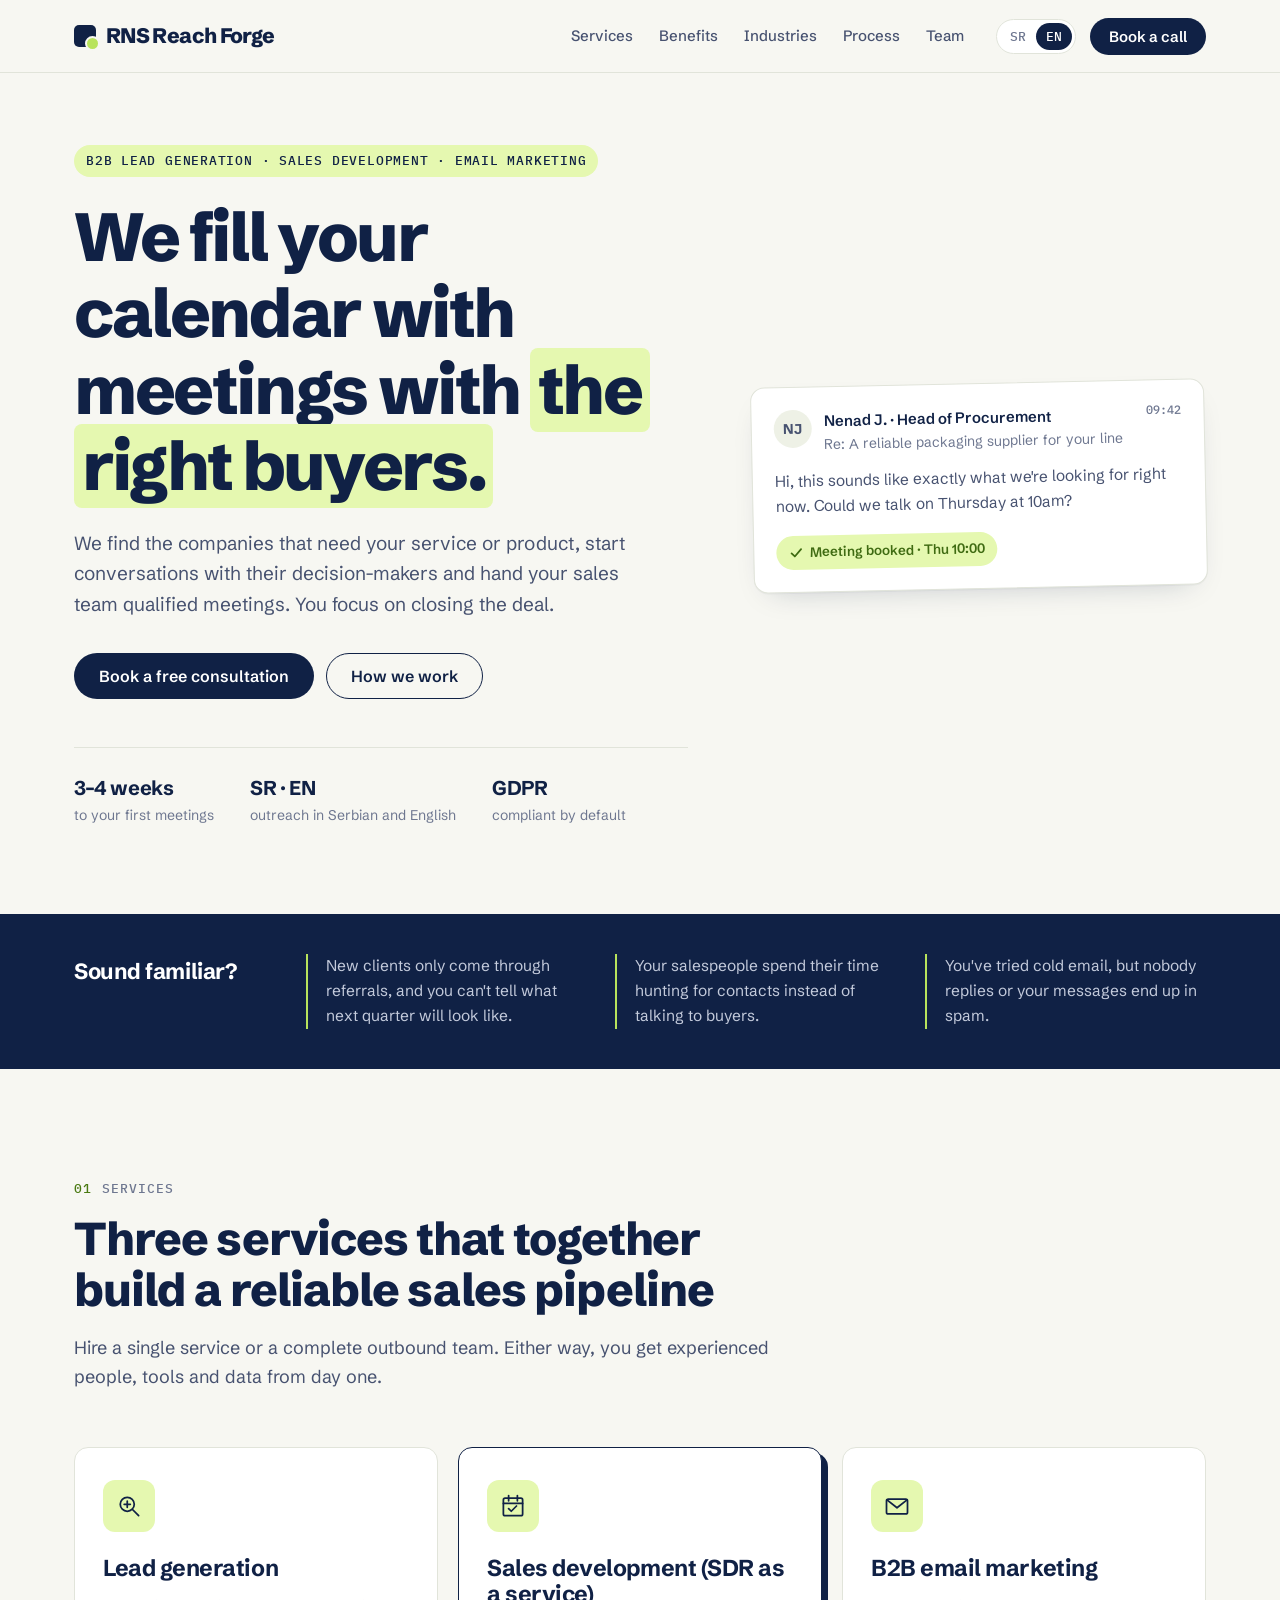
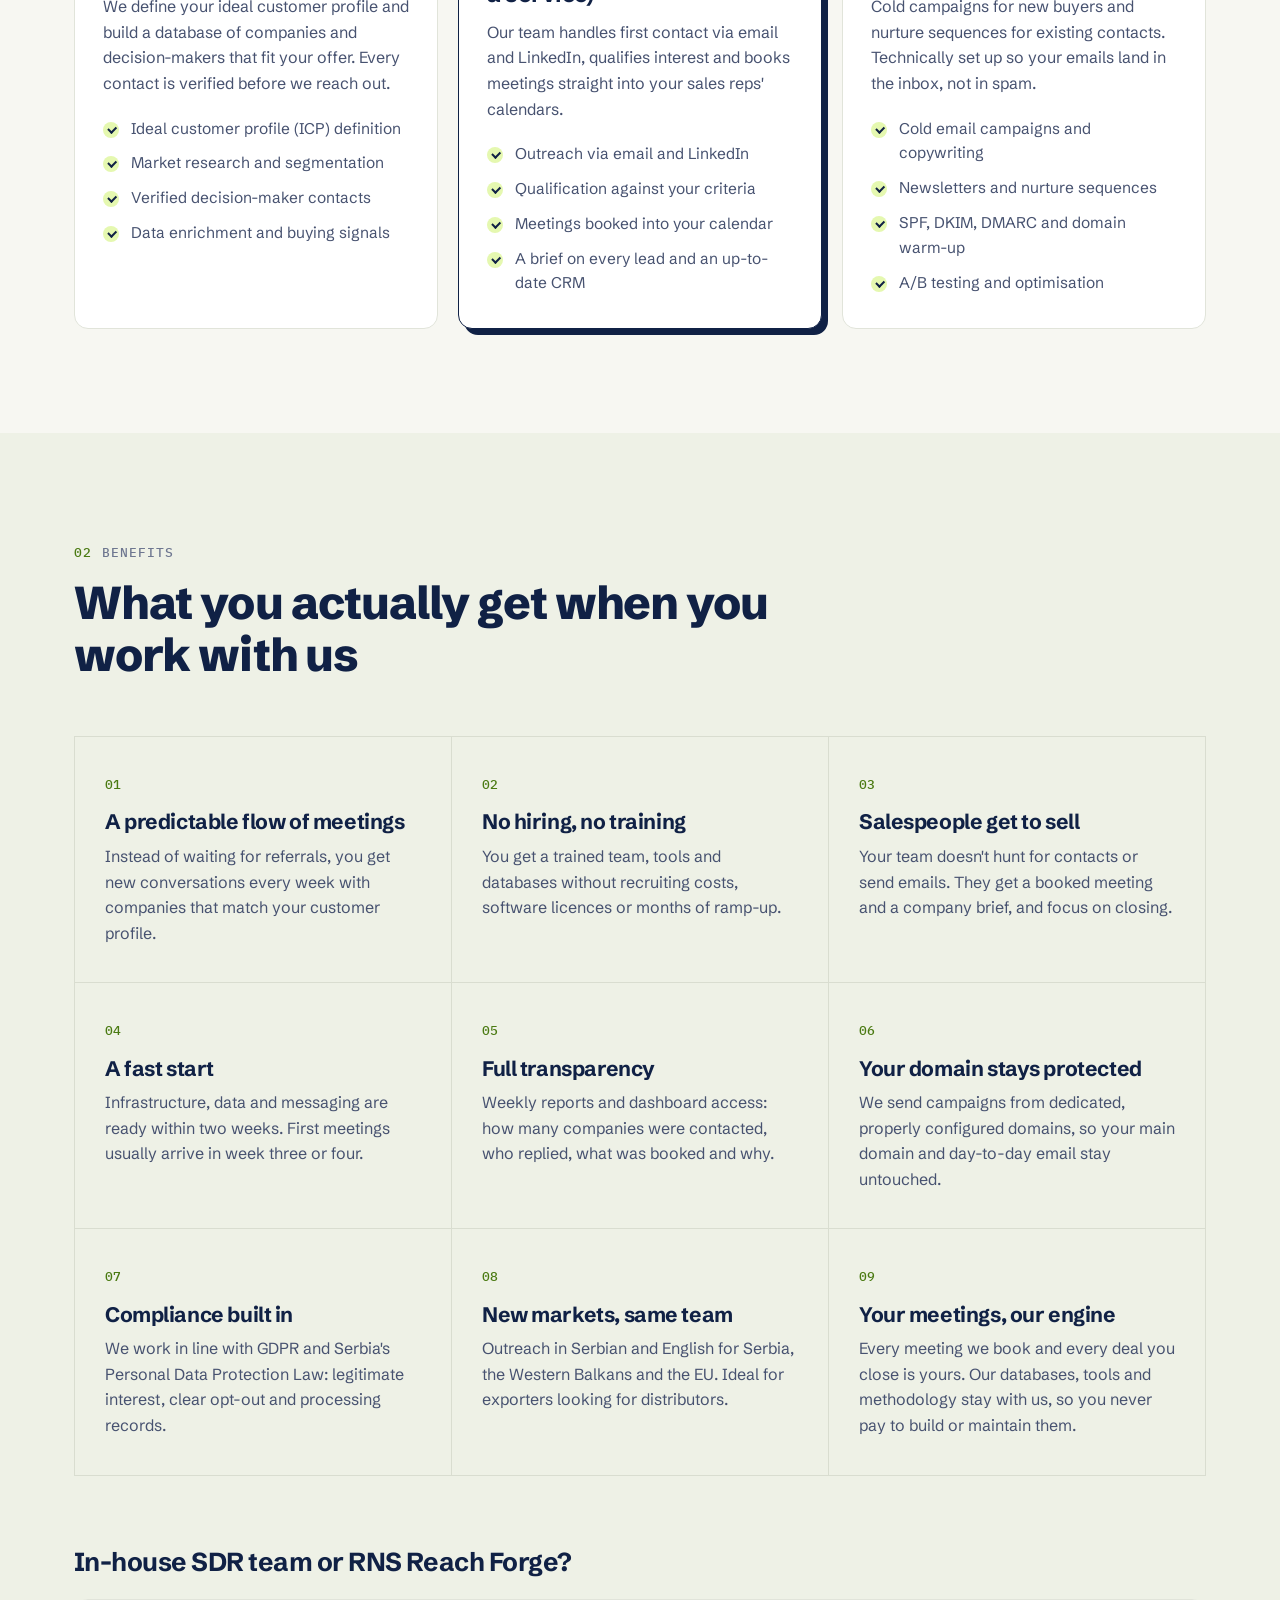
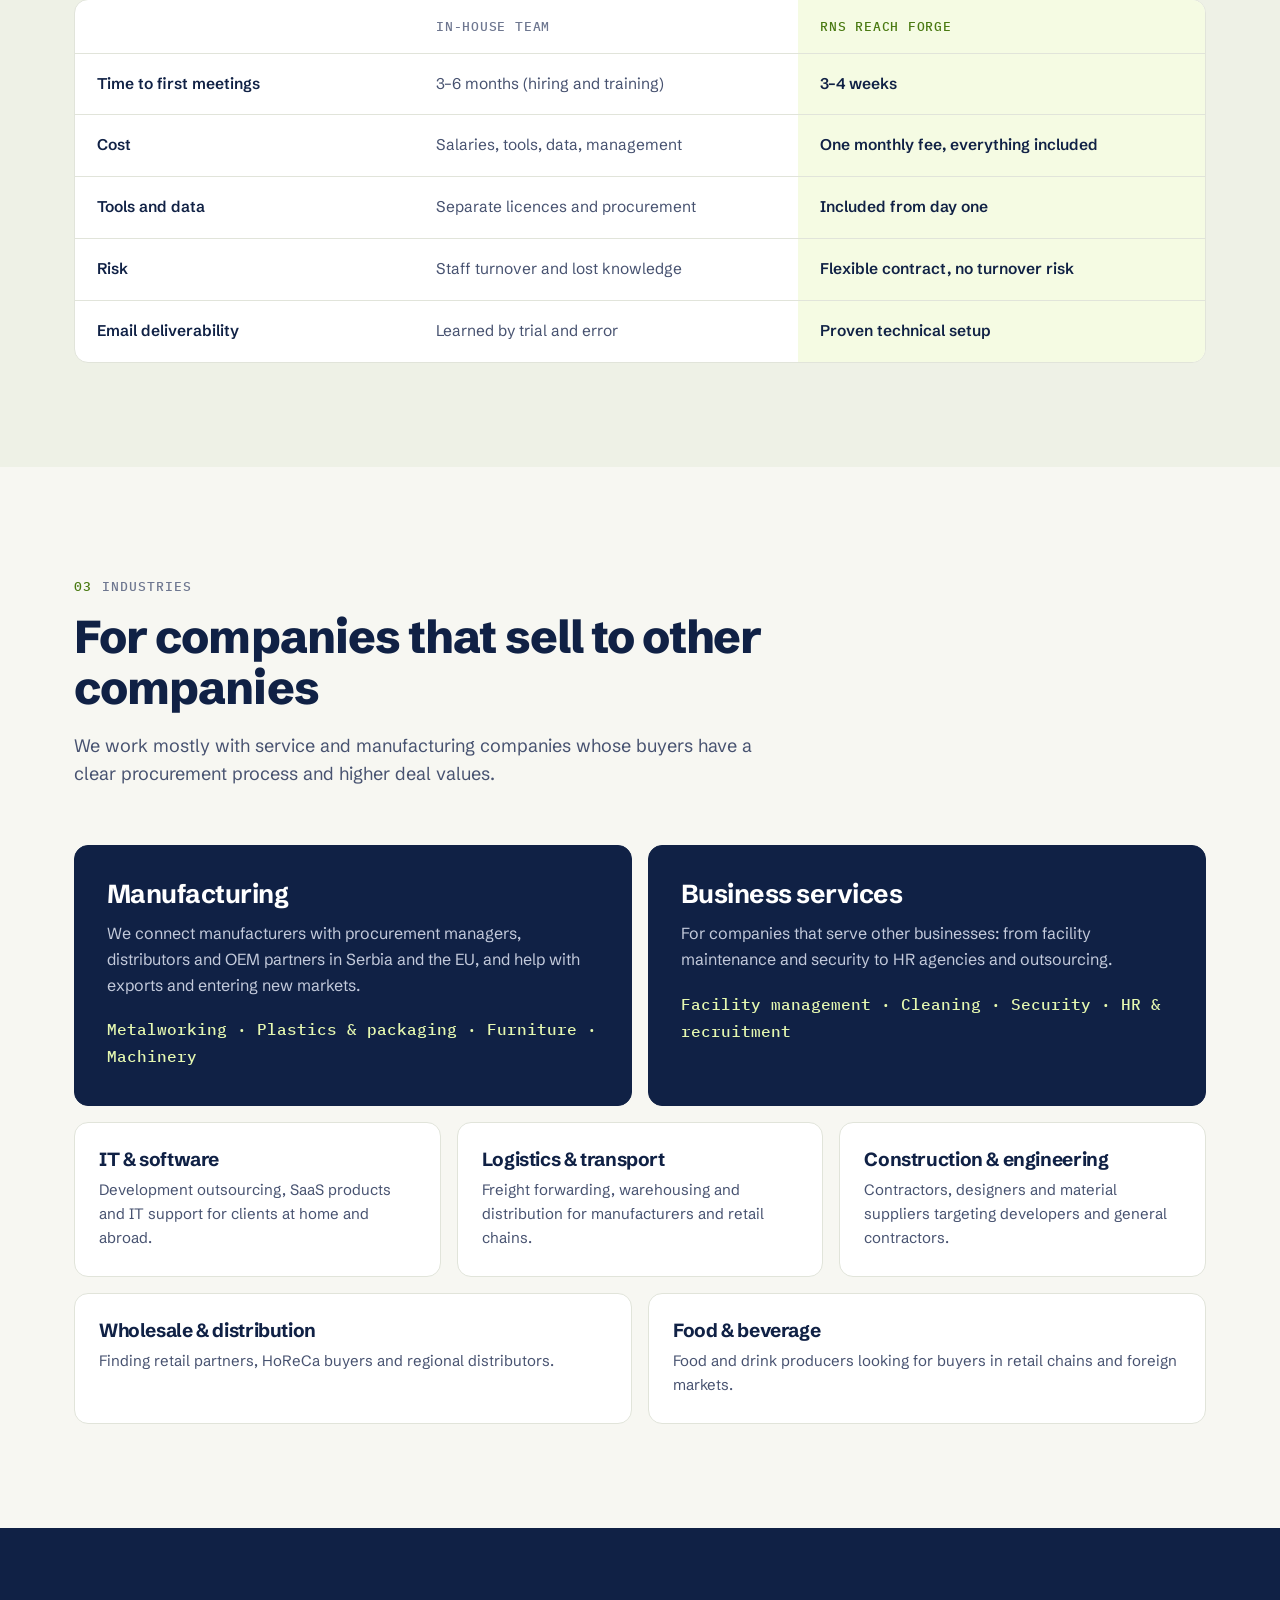
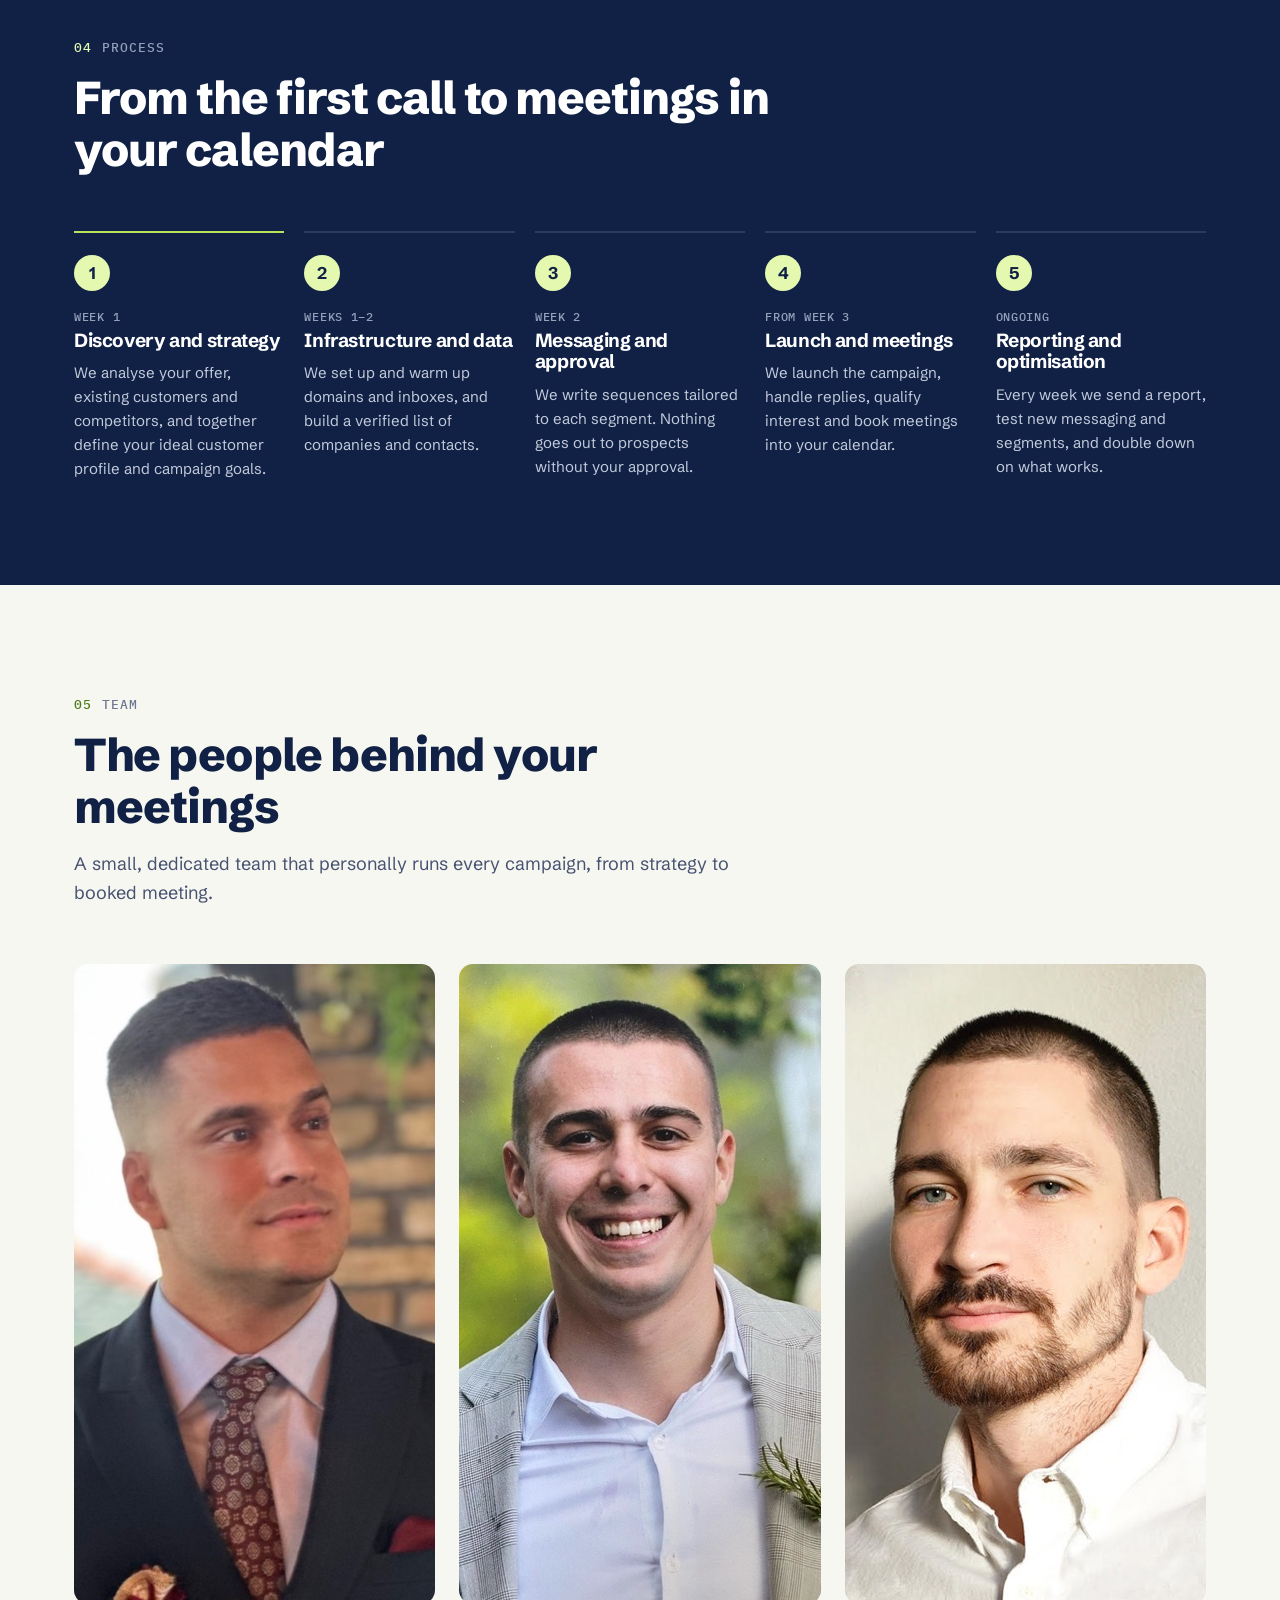
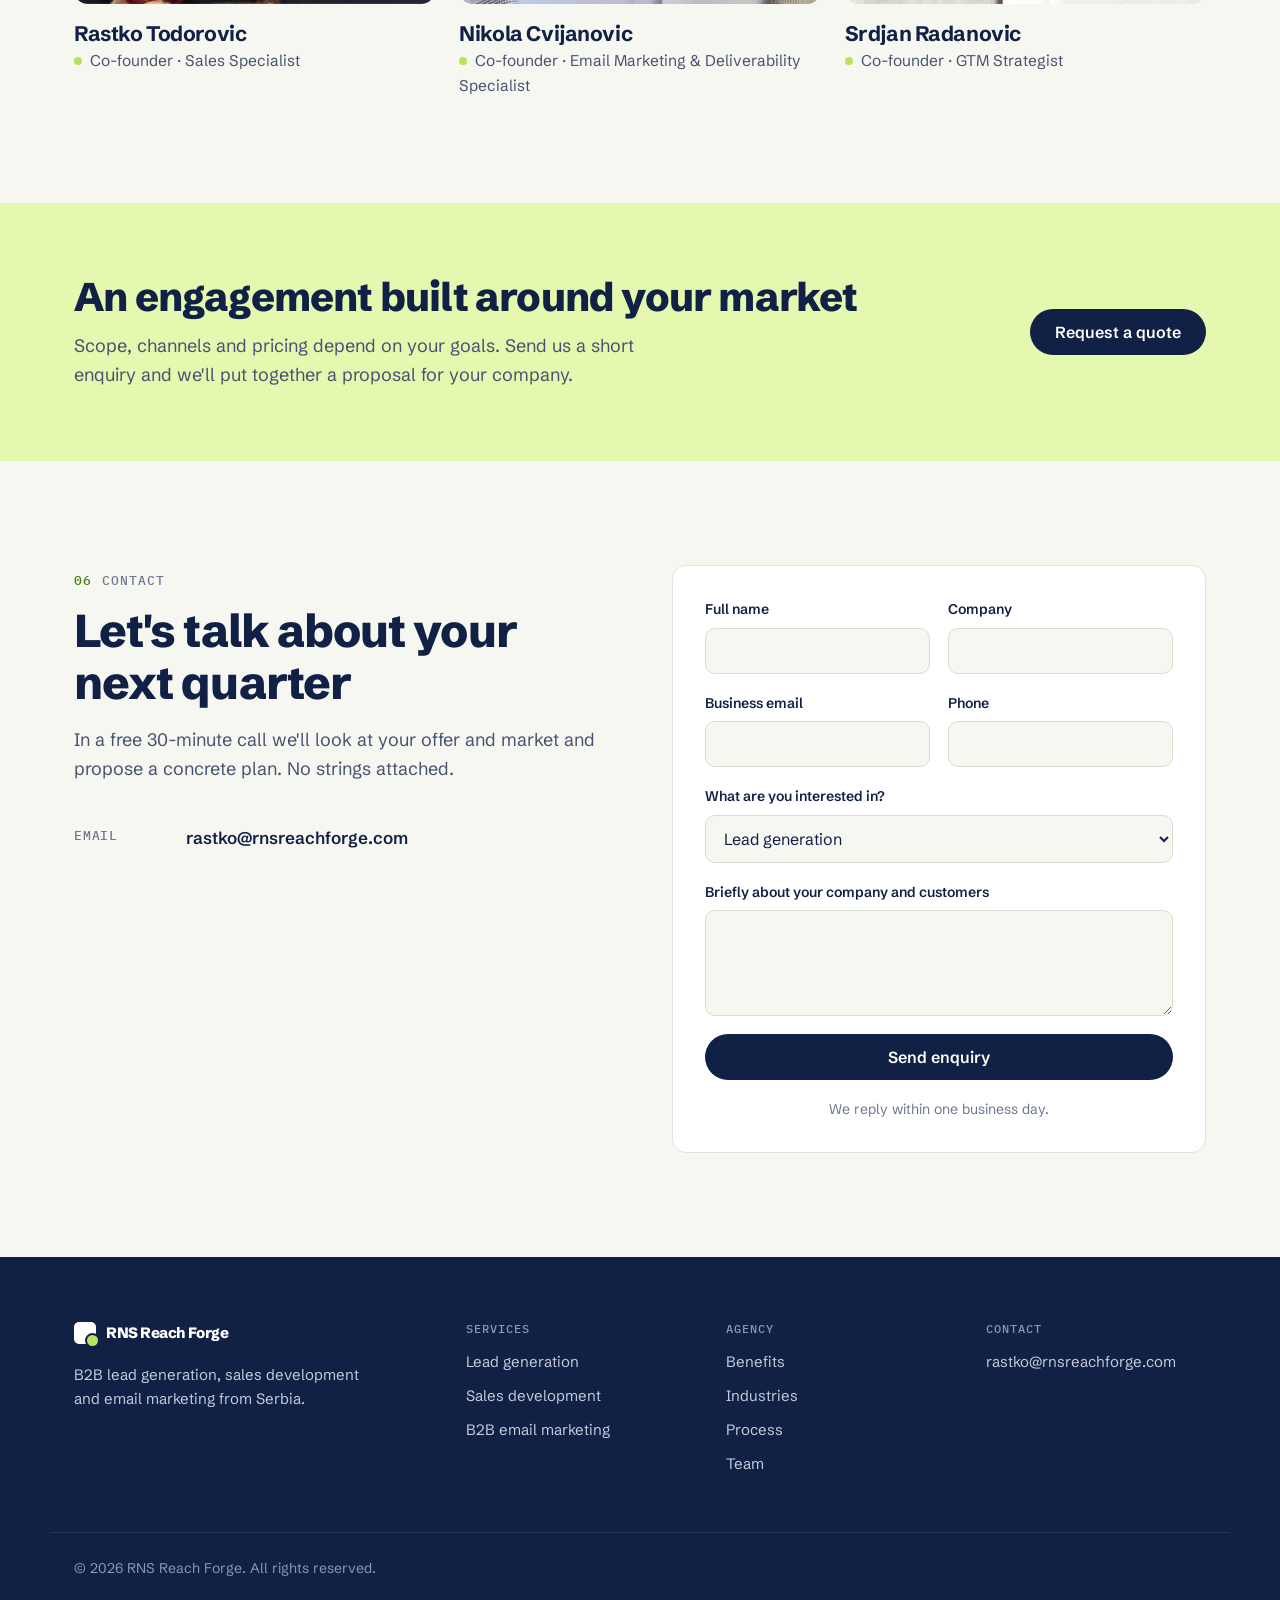
==== index.html @ c773ae9b "Relabel email field, make only email required" ====
<!doctype html>
<html lang="sr">
<head>
  <meta charset="utf-8">
  <meta name="viewport" content="width=device-width, initial-scale=1">
  <title>RNS Reach Forge — B2B generisanje leadova i email marketing</title>
  <meta name="description" content="RNS Reach Forge je B2B agencija za generisanje leadova, razvoj prodaje i email marketing. Zakazujemo kvalifikovane sastanke sa donosiocima odluka za uslužne i proizvodne firme.">
  <link rel="icon" href="favicon.svg" type="image/svg+xml">
  <link rel="preconnect" href="https://fonts.googleapis.com">
  <link rel="preconnect" href="https://fonts.gstatic.com" crossorigin>
  <link href="https://fonts.googleapis.com/css2?family=IBM+Plex+Mono:wght@500&family=Schibsted+Grotesk:wght@400;500;600;700;800&display=swap" rel="stylesheet">
  <link rel="stylesheet" href="styles.css">
</head>
<body>

<header class="site-header">
  <div class="wrap header-inner">
    <a href="#top" class="logo" aria-label="RNS Reach Forge">
      <span class="logo-mark" aria-hidden="true"></span>RNS Reach Forge
    </a>
    <nav class="nav" id="nav">
      <a href="#usluge" data-i18n="nav.services">Usluge</a>
      <a href="#prednosti" data-i18n="nav.benefits">Prednosti</a>
      <a href="#industrije" data-i18n="nav.industries">Industrije</a>
      <a href="#proces" data-i18n="nav.process">Proces</a>
      <a href="#tim" data-i18n="nav.team">Tim</a>
    </nav>
    <div class="header-actions">
      <div class="lang" role="group" aria-label="Jezik / Language">
        <button type="button" data-lang="sr" aria-pressed="true">SR</button>
        <button type="button" data-lang="en" aria-pressed="false">EN</button>
      </div>
      <a href="#kontakt" class="btn btn-primary btn-sm hide-sm" data-i18n="nav.cta">Zakažite razgovor</a>
      <button type="button" class="menu-toggle" aria-expanded="false" aria-controls="nav" aria-label="Meni">
        <span></span><span></span>
      </button>
    </div>
  </div>
</header>

<main id="top">

  <!-- HERO -->
  <section class="hero">
    <div class="wrap hero-grid">
      <div class="hero-copy">
        <p class="eyebrow" data-i18n="hero.eyebrow">B2B generisanje leadova · Razvoj prodaje · Email marketing</p>
        <h1 data-i18n-html="hero.title">Popunjavamo vaš kalendar sastancima sa <em>pravim kupcima.</em></h1>
        <p class="lead" data-i18n="hero.lead">Pronalazimo firme kojima je vaša usluga ili proizvod potreban, započinjemo razgovor sa donosiocima odluka i vašem prodajnom timu predajemo kvalifikovane sastanke. Vi se bavite zatvaranjem posla.</p>
        <div class="hero-ctas">
          <a href="#kontakt" class="btn btn-primary" data-i18n="hero.cta1">Zakažite besplatne konsultacije</a>
          <a href="#proces" class="btn btn-ghost" data-i18n="hero.cta2">Kako radimo</a>
        </div>
        <ul class="hero-facts">
          <li><strong data-i18n="hero.f1a">3–4 nedelje</strong><span data-i18n="hero.f1b">do prvih sastanaka</span></li>
          <li><strong data-i18n="hero.f2a">SR · EN</strong><span data-i18n="hero.f2b">outreach na srpskom i engleskom</span></li>
          <li><strong data-i18n="hero.f3a">GDPR</strong><span data-i18n="hero.f3b">i ZZPL usklađen rad</span></li>
        </ul>
      </div>

      <div class="hero-visual" aria-hidden="true">
        <div class="mail-card">
          <div class="mail-top">
            <span class="avatar">NJ</span>
            <div>
              <p class="mail-from" data-i18n="mock.from">Nenad J. · Direktor nabavke</p>
              <p class="mail-subj" data-i18n="mock.subj">Re: Pouzdan dobavljač ambalaže za vašu liniju</p>
            </div>
            <span class="mail-time">09:42</span>
          </div>
          <p class="mail-body" data-i18n="mock.body">Zdravo, zvuči kao nešto što trenutno tražimo. Možemo li da se čujemo u četvrtak u 10h?</p>
          <div class="mail-tag">
            <svg viewBox="0 0 20 20" width="16" height="16"><path d="M4 10.5l4 4 8-9" fill="none" stroke="currentColor" stroke-width="2.2" stroke-linecap="round" stroke-linejoin="round"/></svg>
            <span data-i18n="mock.tag">Sastanak zakazan · čet 10:00</span>
          </div>
        </div>      </div>
    </div>
  </section>

  <!-- PROBLEM STRIP -->
  <section class="strip">
    <div class="wrap strip-grid">
      <p class="strip-lead" data-i18n="strip.lead">Zvuči poznato?</p>
      <ul class="strip-list">
        <li data-i18n="strip.p1">Novi klijenti dolaze samo preko preporuka i ne znate šta će biti sledećeg kvartala.</li>
        <li data-i18n="strip.p2">Prodavci troše vreme na traženje kontakata umesto na razgovore i ponude.</li>
        <li data-i18n="strip.p3">Probali ste hladne mejlove, ali odgovora nema ili završavaju u spamu.</li>
      </ul>
    </div>
  </section>

  <!-- SERVICES -->
  <section class="section" id="usluge">
    <div class="wrap">
      <div class="section-head">
        <p class="label"><span>01</span> <span data-i18n="services.label">Usluge</span></p>
        <h2 data-i18n="services.title">Tri usluge koje zajedno grade stabilan prodajni pipeline</h2>
        <p class="section-sub" data-i18n="services.sub">Možete angažovati jednu uslugu ili kompletan outbound tim. U oba slučaja dobijate iskusne ljude, alate i podatke od prvog dana.</p>
      </div>

      <div class="services">
        <article class="service">
          <div class="service-icon">
            <svg viewBox="0 0 32 32"><circle cx="14" cy="14" r="8"/><path d="M20 20l7 7"/><path d="M10.5 14h7M14 10.5v7"/></svg>
          </div>
          <h3 data-i18n="s1.title">Generisanje leadova</h3>
          <p data-i18n="s1.text">Definišemo vaš idealni profil kupca i gradimo bazu firmi i donosilaca odluka koji odgovaraju vašoj ponudi. Svaki kontakt je proveren pre slanja.</p>
          <ul class="checks">
            <li data-i18n="s1.l1">Definisanje idealnog profila kupca (ICP)</li>
            <li data-i18n="s1.l2">Istraživanje tržišta i segmentacija</li>
            <li data-i18n="s1.l3">Verifikovani kontakti donosilaca odluka</li>
            <li data-i18n="s1.l4">Obogaćivanje podataka i signali kupovine</li>
          </ul>
        </article>

        <article class="service featured">
          <div class="service-icon">
            <svg viewBox="0 0 32 32"><rect x="5" y="7" width="22" height="20" rx="2"/><path d="M5 13h22M11 4v6M21 4v6"/><path d="M11 19l3 3 6-6"/></svg>
          </div>
          <h3 data-i18n="s2.title">Razvoj prodaje (SDR kao usluga)</h3>
          <p data-i18n="s2.text">Naš tim vodi prvi kontakt putem emaila i LinkedIna, kvalifikuje interes i zakazuje sastanke direktno u kalendar vaših prodavaca.</p>
          <ul class="checks">
            <li data-i18n="s2.l1">Outreach putem emaila i LinkedIna</li>
            <li data-i18n="s2.l2">Kvalifikacija po vašim kriterijumima</li>
            <li data-i18n="s2.l3">Zakazivanje sastanaka u vaš kalendar</li>
            <li data-i18n="s2.l4">Brif o svakom leadu i ažuriran CRM</li>
          </ul>
        </article>

        <article class="service">
          <div class="service-icon">
            <svg viewBox="0 0 32 32"><rect x="4" y="8" width="24" height="17" rx="2"/><path d="M4.5 9l11.5 9 11.5-9"/></svg>
          </div>
          <h3 data-i18n="s3.title">B2B email marketing</h3>
          <p data-i18n="s3.text">Hladne kampanje za nove kupce i nurture sekvence za postojeće kontakte. Tehnički podešeno da mejlovi stignu u inbox, a ne u spam.</p>
          <ul class="checks">
            <li data-i18n="s3.l1">Cold email kampanje i copywriting</li>
            <li data-i18n="s3.l2">Newsletter i nurture sekvence</li>
            <li data-i18n="s3.l3">SPF, DKIM, DMARC i zagrevanje domena</li>
            <li data-i18n="s3.l4">A/B testiranje i optimizacija</li>
          </ul>
        </article>
      </div>
    </div>
  </section>

  <!-- BENEFITS -->
  <section class="section tint" id="prednosti">
    <div class="wrap">
      <div class="section-head">
        <p class="label"><span>02</span> <span data-i18n="benefits.label">Prednosti</span></p>
        <h2 data-i18n="benefits.title">Šta konkretno dobijate kada radite sa nama</h2>
      </div>

      <div class="benefits">
        <div class="benefit">
          <span class="num">01</span>
          <h3 data-i18n="b1.t">Predvidiv priliv sastanaka</h3>
          <p data-i18n="b1.p">Umesto da čekate preporuke, svake nedelje dobijate nove razgovore sa firmama koje odgovaraju vašem profilu kupca.</p>
        </div>
        <div class="benefit">
          <span class="num">02</span>
          <h3 data-i18n="b2.t">Bez zapošljavanja i obuke</h3>
          <p data-i18n="b2.p">Dobijate obučen tim, alate i baze podataka bez troškova zapošljavanja, licenci i meseci uhodavanja.</p>
        </div>
        <div class="benefit">
          <span class="num">03</span>
          <h3 data-i18n="b3.t">Prodavci se bave prodajom</h3>
          <p data-i18n="b3.p">Vaš tim ne traži kontakte i ne šalje mejlove. Dobija zakazan sastanak i brif o firmi, i fokusira se na zatvaranje posla.</p>
        </div>
        <div class="benefit">
          <span class="num">04</span>
          <h3 data-i18n="b4.t">Brz početak</h3>
          <p data-i18n="b4.p">Infrastruktura, baza i poruke su spremni za dve nedelje. Prvi sastanci obično stižu u trećoj ili četvrtoj nedelji.</p>
        </div>
        <div class="benefit">
          <span class="num">05</span>
          <h3 data-i18n="b5.t">Potpuna transparentnost</h3>
          <p data-i18n="b5.p">Nedeljni izveštaji i pristup dashboardu: koliko je firmi kontaktirano, ko je odgovorio, šta je zakazano i zašto.</p>
        </div>
        <div class="benefit">
          <span class="num">06</span>
          <h3 data-i18n="b6.t">Zaštićena reputacija domena</h3>
          <p data-i18n="b6.p">Kampanje šaljemo sa posebno podešenih domena, tako da vaš glavni domen i poslovna komunikacija ostaju netaknuti.</p>
        </div>
        <div class="benefit">
          <span class="num">07</span>
          <h3 data-i18n="b7.t">Usklađenost sa propisima</h3>
          <p data-i18n="b7.p">Radimo u skladu sa GDPR-om i Zakonom o zaštiti podataka o ličnosti: legitimni interes, jasna odjava i evidencija obrade.</p>
        </div>
        <div class="benefit">
          <span class="num">08</span>
          <h3 data-i18n="b8.t">Novo tržište, isti tim</h3>
          <p data-i18n="b8.p">Outreach na srpskom i engleskom za Srbiju, region i EU. Idealno za izvoz i traženje distributera.</p>
        </div>
        <div class="benefit">
          <span class="num">09</span>
          <h3 data-i18n="b9.t">Vaši sastanci, naša metodologija</h3>
          <p data-i18n="b9.p">Svaki zakazan sastanak i dogovoren posao pripadaju vama. Baze, alati i metodologija ostaju naši, pa ne plaćate njihovu izgradnju i održavanje.</p>
        </div>
      </div>

      <div class="compare">
        <h3 class="compare-title" data-i18n="cmp.title">Interni SDR tim ili RNS Reach Forge?</h3>
        <div class="table-scroll">
          <table>
            <thead>
              <tr>
                <th></th>
                <th data-i18n="cmp.h1">Interni tim</th>
                <th class="us" data-i18n="cmp.h2">RNS Reach Forge</th>
              </tr>
            </thead>
            <tbody>
              <tr>
                <th data-i18n="cmp.r1">Vreme do prvih sastanaka</th>
                <td data-i18n="cmp.r1a">3–6 meseci (zapošljavanje i obuka)</td>
                <td class="us" data-i18n="cmp.r1b">3–4 nedelje</td>
              </tr>
              <tr>
                <th data-i18n="cmp.r2">Troškovi</th>
                <td data-i18n="cmp.r2a">Plate, alati, baze, menadžment</td>
                <td class="us" data-i18n="cmp.r2b">Jedna mesečna naknada, sve uključeno</td>
              </tr>
              <tr>
                <th data-i18n="cmp.r3">Alati i podaci</th>
                <td data-i18n="cmp.r3a">Posebne licence i nabavka</td>
                <td class="us" data-i18n="cmp.r3b">Uključeni od prvog dana</td>
              </tr>
              <tr>
                <th data-i18n="cmp.r4">Rizik</th>
                <td data-i18n="cmp.r4a">Fluktuacija i odlazak znanja</td>
                <td class="us" data-i18n="cmp.r4b">Fleksibilan ugovor, bez rizika fluktuacije</td>
              </tr>
              <tr>
                <th data-i18n="cmp.r5">Isporučivost mejlova</th>
                <td data-i18n="cmp.r5a">Uči se na greškama</td>
                <td class="us" data-i18n="cmp.r5b">Proverena tehnička postavka</td>
              </tr>
            </tbody>
          </table>
        </div>
      </div>
    </div>
  </section>

  <!-- INDUSTRIES -->
  <section class="section" id="industrije">
    <div class="wrap">
      <div class="section-head">
        <p class="label"><span>03</span> <span data-i18n="ind.label">Industrije</span></p>
        <h2 data-i18n="ind.title">Za firme koje prodaju drugim firmama</h2>
        <p class="section-sub" data-i18n="ind.sub">Najviše radimo sa uslužnim i proizvodnim kompanijama čiji kupci imaju jasan proces nabavke i veću vrednost posla.</p>
      </div>

      <div class="industries">
        <div class="industry big">
          <h3 data-i18n="i1.t">Proizvodnja</h3>
          <p data-i18n="i1.p">Povezujemo proizvođače sa menadžerima nabavke, distributerima i OEM partnerima u Srbiji i EU. Pomažemo u izvozu i otvaranju novih tržišta.</p>
          <p class="tags" data-i18n="i1.tags">Metalska industrija · Plastika i ambalaža · Nameštaj · Mašinogradnja</p>
        </div>
        <div class="industry big">
          <h3 data-i18n="i2.t">Uslužne delatnosti</h3>
          <p data-i18n="i2.p">Za firme koje nude usluge drugim firmama: od održavanja objekata i obezbeđenja do HR agencija i outsourcinga.</p>
          <p class="tags" data-i18n="i2.tags">Facility management · Čišćenje · Obezbeđenje · HR i zapošljavanje</p>
        </div>
        <div class="industry">
          <h3 data-i18n="i3.t">IT i softver</h3>
          <p data-i18n="i3.p">Outsourcing razvoja, SaaS proizvodi i IT podrška za klijente u zemlji i inostranstvu.</p>
        </div>
        <div class="industry">
          <h3 data-i18n="i4.t">Logistika i transport</h3>
          <p data-i18n="i4.p">Špedicija, skladištenje i distribucija za proizvođače i trgovinske lance.</p>
        </div>
        <div class="industry">
          <h3 data-i18n="i6.t">Građevina i inženjering</h3>
          <p data-i18n="i6.p">Izvođači, projektanti i dobavljači materijala za investitore i generalne izvođače.</p>
        </div>
        <div class="industry">
          <h3 data-i18n="i7.t">Veleprodaja i distribucija</h3>
          <p data-i18n="i7.p">Pronalaženje maloprodajnih partnera, HoReCa kupaca i regionalnih distributera.</p>
        </div>
        <div class="industry">
          <h3 data-i18n="i8.t">Prehrambena industrija</h3>
          <p data-i18n="i8.p">Proizvođači hrane i pića koji traže kupce u trgovinskim lancima i na stranim tržištima.</p>
        </div>
      </div>
    </div>
  </section>

  <!-- PROCESS -->
  <section class="section dark" id="proces">
    <div class="wrap">
      <div class="section-head">
        <p class="label"><span>04</span> <span data-i18n="proc.label">Proces</span></p>
        <h2 data-i18n="proc.title">Od prvog razgovora do sastanaka u kalendaru</h2>
      </div>

      <ol class="steps">
        <li>
          <span class="step-n">1</span>
          <p class="step-time" data-i18n="p1.w">Nedelja 1</p>
          <h3 data-i18n="p1.t">Upoznavanje i strategija</h3>
          <p data-i18n="p1.p">Analiziramo vašu ponudu, postojeće kupce i konkurenciju. Zajedno definišemo idealni profil kupca i ciljeve kampanje.</p>
        </li>
        <li>
          <span class="step-n">2</span>
          <p class="step-time" data-i18n="p2.w">Nedelje 1–2</p>
          <h3 data-i18n="p2.t">Infrastruktura i baza</h3>
          <p data-i18n="p2.p">Podešavamo domene i inboxe, zagrevamo ih i gradimo verifikovanu listu firmi i kontakata.</p>
        </li>
        <li>
          <span class="step-n">3</span>
          <p class="step-time" data-i18n="p3.w">Nedelja 2</p>
          <h3 data-i18n="p3.t">Poruke i odobrenje</h3>
          <p data-i18n="p3.p">Pišemo sekvence prilagođene svakom segmentu. Ništa ne ide ka kupcima bez vašeg odobrenja.</p>
        </li>
        <li>
          <span class="step-n">4</span>
          <p class="step-time" data-i18n="p4.w">Od nedelje 3</p>
          <h3 data-i18n="p4.t">Lansiranje i sastanci</h3>
          <p data-i18n="p4.p">Pokrećemo kampanju, odgovaramo na upite, kvalifikujemo interes i zakazujemo sastanke u vaš kalendar.</p>
        </li>
        <li>
          <span class="step-n">5</span>
          <p class="step-time" data-i18n="p5.w">Kontinuirano</p>
          <h3 data-i18n="p5.t">Izveštaji i optimizacija</h3>
          <p data-i18n="p5.p">Svake nedelje šaljemo izveštaj, testiramo nove poruke i segmente i pojačavamo ono što donosi rezultate.</p>
        </li>
      </ol>
    </div>
  </section>

  <!-- TEAM -->
  <section class="section" id="tim">
    <div class="wrap">
      <div class="section-head">
        <p class="label"><span>05</span> <span data-i18n="team.label">Tim</span></p>
        <h2 data-i18n="team.title">Ljudi iza vaših sastanaka</h2>
        <p class="section-sub" data-i18n="team.sub">Mali, posvećen tim koji lično vodi svaku kampanju, od strategije do zakazanog sastanka.</p>
      </div>

      <div class="team">
        <figure class="member">
          <img src="img/rastko-todorovic.jpg" alt="Rastko Todorovic" width="640" height="640" loading="lazy">
          <figcaption>
            <h3>Rastko Todorovic</h3>
            <p data-i18n="team.r1">Suosnivač · Specijalista za prodaju</p>
          </figcaption>
        </figure>
        <figure class="member">
          <img src="img/nikola-cvijanovic.jpg" alt="Nikola Cvijanovic" width="640" height="640" loading="lazy">
          <figcaption>
            <h3>Nikola Cvijanovic</h3>
            <p data-i18n="team.r2">Suosnivač · Specijalista za email marketing i isporučivost</p>
          </figcaption>
        </figure>
        <figure class="member">
          <img src="img/srdjan-radanovic.jpg" alt="Srdjan Radanovic" width="640" height="640" loading="lazy">
          <figcaption>
            <h3>Srdjan Radanovic</h3>
            <p data-i18n="team.r3">Suosnivač · GTM strateg</p>
          </figcaption>
        </figure>
      </div>
    </div>
  </section>

  <!-- QUOTE CTA -->
  <section class="quote" id="ponuda">
    <div class="wrap quote-inner">
      <div>
        <h2 data-i18n="q.title">Saradnja po meri vašeg tržišta</h2>
        <p data-i18n="q.text">Obim, kanali i cena zavise od vaših ciljeva. Pošaljite kratak upit i dobićete ponudu prilagođenu vašoj firmi.</p>
      </div>
      <a href="#kontakt" class="btn btn-light" data-i18n="q.cta">Zatražite ponudu</a>
    </div>
  </section>

  <!-- CTA + CONTACT -->
  <section class="section" id="kontakt">
    <div class="wrap contact-grid">
      <div class="contact-copy">
        <p class="label"><span>06</span> <span data-i18n="ct.label">Kontakt</span></p>
        <h2 data-i18n="ct.title">Razgovarajmo o vašem sledećem kvartalu</h2>
        <p class="section-sub" data-i18n="ct.sub">U besplatnom razgovoru od 30 minuta analiziramo vašu ponudu i tržište i predlažemo konkretan plan. Bez obaveze.</p>
        <ul class="contact-info">
          <li><span data-i18n="ct.email">Email</span><a href="mailto:rastko@rnsreachforge.com">rastko@rnsreachforge.com</a></li>
        </ul>
      </div>

      <form class="contact-form" id="contact-form" novalidate>
        <input type="text" name="_honey" class="hp" tabindex="-1" autocomplete="off" aria-hidden="true">
        <div class="field-row">
          <label><span data-i18n="f.name">Ime i prezime</span><input name="name" autocomplete="name"></label>
          <label><span data-i18n="f.company">Firma</span><input name="company" autocomplete="organization"></label>
        </div>
        <div class="field-row">
          <label><span data-i18n="f.email">Email adresa</span><input type="email" name="email" required autocomplete="email"></label>
          <label><span data-i18n="f.phone">Telefon</span><input type="tel" name="phone" autocomplete="tel"></label>
        </div>
        <label><span data-i18n="f.service">Šta vas zanima?</span>
          <select name="service">
            <option data-i18n="f.o1">Generisanje leadova</option>
            <option data-i18n="f.o2">Razvoj prodaje (SDR)</option>
          </select>
        </label>
        <label><span data-i18n="f.msg">Ukratko o vašoj firmi i kupcima</span><textarea name="message" rows="4"></textarea></label>
        <button type="submit" class="btn btn-primary btn-block" data-i18n="f.submit">Pošaljite upit</button>
        <p class="form-note" id="form-note" data-i18n="f.note">Odgovaramo u roku od jednog radnog dana.</p>
      </form>
    </div>
  </section>

</main>

<footer class="site-footer">
  <div class="wrap footer-grid">
    <div>
      <a href="#top" class="logo"><span class="logo-mark" aria-hidden="true"></span>RNS Reach Forge</a>
      <p class="footer-tag" data-i18n="ft.tag">B2B generisanje leadova, razvoj prodaje i email marketing iz Srbije.</p>
    </div>
    <div>
      <p class="footer-h" data-i18n="ft.services">Usluge</p>
      <a href="#usluge" data-i18n="s1.title">Generisanje leadova</a>
      <a href="#usluge" data-i18n="ft.sdr">Razvoj prodaje</a>
      <a href="#usluge" data-i18n="s3.title">B2B email marketing</a>
    </div>
    <div>
      <p class="footer-h" data-i18n="ft.company">Agencija</p>
      <a href="#prednosti" data-i18n="nav.benefits">Prednosti</a>
      <a href="#industrije" data-i18n="nav.industries">Industrije</a>
      <a href="#proces" data-i18n="nav.process">Proces</a>
      <a href="#tim" data-i18n="nav.team">Tim</a>
    </div>
    <div>
      <p class="footer-h" data-i18n="ct.label">Kontakt</p>
      <a href="mailto:rastko@rnsreachforge.com">rastko@rnsreachforge.com</a>
    </div>
  </div>
  <div class="wrap footer-bottom">
    <p>© <span id="year">2026</span> RNS Reach Forge. <span data-i18n="ft.rights">Sva prava zadržana.</span></p>
  </div>
</footer>

<script src="script.js"></script>
</body>
</html>
---- styles.css ----
:root {
  --paper: #F7F7F2;
  --white: #FFFFFF;
  --tint: #EEF1E6;
  --ink: #102145;
  --ink-2: #475270;
  --muted: #6E7790;
  --line: #E1E4DA;
  --accent: #4A7A12;
  --navy-dark: #0A1631;
  --accent-soft: #E5F8B0;
  --lime: #E5F8B0;
  --lime-strong: #B8E35C;
  --green: #3F6B12;
  --radius: 14px;
  --font: "Schibsted Grotesk", "Helvetica Neue", Arial, sans-serif;
  --mono: "IBM Plex Mono", ui-monospace, Menlo, monospace;
}

* { box-sizing: border-box; }
html { scroll-behavior: smooth; scroll-padding-top: 84px; }
body {
  margin: 0;
  background: var(--paper);
  color: var(--ink);
  font-family: var(--font);
  font-size: 17px;
  line-height: 1.6;
  -webkit-font-smoothing: antialiased;
}
img { max-width: 100%; }
a { color: inherit; }
h1, h2, h3 { margin: 0; line-height: 1.12; letter-spacing: -0.02em; }
p { margin: 0; }

.wrap { width: 100%; max-width: 1180px; margin: 0 auto; padding-inline: 24px; }

/* Buttons */
.btn {
  display: inline-flex; align-items: center; justify-content: center;
  gap: 8px; padding: 14px 24px; border-radius: 999px;
  font: 600 16px/1 var(--font); text-decoration: none;
  border: 1.5px solid transparent; cursor: pointer;
  transition: background .15s, color .15s, border-color .15s, transform .15s;
}
.btn:active { transform: translateY(1px); }
.btn-primary { background: var(--ink); color: #fff; }
.btn-primary:hover { background: var(--navy-dark); }
.btn-ghost { border-color: var(--ink); color: var(--ink); background: transparent; }
.btn-ghost:hover { background: var(--ink); color: #fff; }
.btn-sm { padding: 10px 18px; font-size: 15px; }
.btn-block { width: 100%; }

/* Header */
.site-header {
  position: sticky; top: 0; z-index: 50;
  background: rgba(247, 247, 242, .92);
  backdrop-filter: saturate(1.4) blur(10px);
  -webkit-backdrop-filter: saturate(1.4) blur(10px);
  border-bottom: 1px solid var(--line);
}
.header-inner { display: flex; align-items: center; gap: 32px; height: 72px; }
.logo {
  display: inline-flex; align-items: center; gap: 10px;
  font-weight: 800; font-size: 21px; letter-spacing: -0.03em; text-decoration: none;
  white-space: nowrap;
}
.logo-mark {
  width: 22px; height: 22px; border-radius: 5px; background: var(--ink); position: relative; flex: none;
}
.logo-mark::after {
  content: ""; position: absolute; right: -4px; bottom: -4px;
  width: 11px; height: 11px; border-radius: 50%; background: var(--lime-strong);
  border: 2.5px solid var(--paper);
}
.nav { display: flex; gap: 26px; margin-left: auto; }
.nav a { text-decoration: none; font-weight: 500; font-size: 15px; color: var(--ink-2); }
.nav a:hover { color: var(--accent); }
.header-actions { display: flex; align-items: center; gap: 14px; }
.lang { display: flex; border: 1px solid var(--line); border-radius: 999px; padding: 3px; background: var(--white); }
.lang button {
  border: 0; background: transparent; font: 500 13px/1 var(--mono);
  padding: 7px 10px; border-radius: 999px; cursor: pointer; color: var(--muted);
}
.lang button[aria-pressed="true"] { background: var(--ink); color: #fff; }
.menu-toggle { display: none; }

/* Hero */
.hero { padding: 72px 0 88px; }
.hero-grid { display: grid; grid-template-columns: 1.15fr .85fr; gap: 64px; align-items: center; }
.eyebrow {
  font: 500 13px/1.4 var(--mono); text-transform: uppercase; letter-spacing: .06em;
  color: var(--ink); background: var(--lime); display: inline-block;
  padding: 7px 12px; border-radius: 999px; margin-bottom: 22px; font-weight: 500;
}
.hero h1 { font-size: clamp(40px, 5.6vw, 68px); font-weight: 800; letter-spacing: -0.035em; }
.hero h1 em {
  font-style: normal; background: var(--lime); padding: 0 .12em; border-radius: 8px;
  -webkit-box-decoration-break: clone; box-decoration-break: clone;
}
.lead { font-size: 19px; color: var(--ink-2); margin-top: 24px; max-width: 560px; }
.hero-ctas { display: flex; flex-wrap: wrap; gap: 12px; margin-top: 34px; }
.hero-facts {
  list-style: none; padding: 0; margin: 48px 0 0;
  display: flex; flex-wrap: wrap; gap: 14px 36px;
  border-top: 1px solid var(--line); padding-top: 24px;
}
.hero-facts li { display: flex; flex-direction: column; }
.hero-facts strong { font-size: 20px; letter-spacing: -0.02em; }
.hero-facts span { font-size: 14px; color: var(--muted); }

.hero-visual { position: relative; display: grid; gap: 18px; }
.mail-card {
  background: var(--white); border: 1px solid var(--line); border-radius: var(--radius);
  padding: 22px; box-shadow: 0 1px 0 rgba(16,33,69,.04), 0 12px 32px -18px rgba(16,33,69,.28);
}
.mail-card { transform: rotate(-1.2deg); }
.mail-top { display: flex; gap: 12px; align-items: flex-start; }
.avatar {
  flex: none; width: 38px; height: 38px; border-radius: 50%;
  background: var(--tint); display: grid; place-items: center;
  font-weight: 700; font-size: 14px; color: var(--ink-2);
}
.mail-from { font-weight: 600; font-size: 15px; }
.mail-subj { font-size: 14px; color: var(--muted); }
.mail-time { margin-left: auto; font: 500 12px var(--mono); color: var(--muted); }
.mail-body { margin-top: 14px; font-size: 15.5px; color: var(--ink-2); }
.mail-tag {
  display: inline-flex; align-items: center; gap: 6px; margin-top: 16px;
  background: var(--lime); color: var(--green); font-weight: 600; font-size: 13.5px;
  padding: 6px 12px; border-radius: 999px;
}

/* Strip */
.strip { background: var(--ink); color: #fff; padding: 40px 0; }
.strip-grid { display: grid; grid-template-columns: 200px 1fr; gap: 32px; align-items: start; }
.strip-lead { font-weight: 700; font-size: 22px; letter-spacing: -0.02em; }
.strip-list { list-style: none; margin: 0; padding: 0; display: grid; grid-template-columns: repeat(3, 1fr); gap: 28px; }
.strip-list li { color: #C3CADB; font-size: 15.5px; padding-left: 18px; border-left: 2px solid var(--lime-strong); }

/* Sections */
.section { padding: 104px 0; }
.section.tint { background: var(--tint); }
.section.dark { background: var(--ink); color: #fff; }
.section-head { max-width: 720px; margin-bottom: 56px; }
.label {
  display: inline-flex; gap: 10px; align-items: center;
  font: 500 13px/1 var(--mono); text-transform: uppercase; letter-spacing: .08em;
  color: var(--muted); margin-bottom: 18px;
}
.label span:first-child { color: var(--accent); }
.section h2 { font-size: clamp(30px, 3.8vw, 46px); font-weight: 800; }
.section-sub { font-size: 18px; color: var(--ink-2); margin-top: 18px; }
.dark .label { color: #95A0BA; }
.dark .label span:first-child { color: var(--lime); }

/* Checks list */
.checks { list-style: none; padding: 0; margin: 20px 0 0; display: grid; gap: 10px; }
.checks li { position: relative; padding-left: 28px; font-size: 15.5px; color: var(--ink-2); }
.checks li::before {
  content: ""; position: absolute; left: 0; top: 5px; width: 16px; height: 16px;
  border-radius: 50%; background: var(--accent-soft);
}
.checks li::after {
  content: ""; position: absolute; left: 5px; top: 9px; width: 6px; height: 3.5px;
  border-left: 2px solid var(--ink); border-bottom: 2px solid var(--ink);
  transform: rotate(-45deg);
}

/* Services */
.services { display: grid; grid-template-columns: repeat(3, 1fr); gap: 20px; }
.service {
  background: var(--white); border: 1px solid var(--line); border-radius: var(--radius);
  padding: 32px 28px;
}
.service.featured { border-color: var(--ink); box-shadow: 6px 6px 0 var(--ink); }
.service-icon {
  width: 52px; height: 52px; border-radius: 12px; background: var(--accent-soft);
  display: grid; place-items: center; margin-bottom: 24px;
}
.service-icon svg { width: 28px; height: 28px; fill: none; stroke: var(--ink); stroke-width: 2; stroke-linecap: round; stroke-linejoin: round; }
.service h3 { font-size: 23px; margin-bottom: 12px; }
.service > p { color: var(--ink-2); font-size: 16px; }

/* Benefits */
.benefits {
  display: grid; grid-template-columns: repeat(3, 1fr);
  border-top: 1px solid #D9DDD0; border-left: 1px solid #D9DDD0;
}
.benefit { padding: 32px 30px 36px; border-right: 1px solid #D9DDD0; border-bottom: 1px solid #D9DDD0; }
.benefit .num { font: 500 13px var(--mono); color: var(--accent); }
.benefit h3 { font-size: 21px; margin: 14px 0 10px; }
.benefit p { color: var(--ink-2); font-size: 16px; }

.compare { margin-top: 72px; }
.compare-title { font-size: 26px; margin-bottom: 22px; }
.table-scroll { overflow-x: auto; background: var(--white); border-radius: var(--radius); border: 1px solid var(--line); }
table { width: 100%; border-collapse: collapse; min-width: 620px; }
th, td { text-align: left; padding: 18px 22px; border-bottom: 1px solid var(--line); font-size: 15.5px; vertical-align: top; }
tbody tr:last-child th, tbody tr:last-child td { border-bottom: 0; }
thead th { font: 500 13px var(--mono); text-transform: uppercase; letter-spacing: .06em; color: var(--muted); }
tbody th { font-weight: 600; width: 30%; }
td { color: var(--ink-2); }
.us { background: #F5FBE3; }
thead th.us { color: var(--accent); }
td.us { color: var(--ink); font-weight: 600; }

/* Industries */
.industries { display: grid; grid-template-columns: repeat(12, 1fr); gap: 16px; }
.industry { grid-column: span 4; }
.industry:nth-last-child(-n+2) { grid-column: span 6; }
.industry {
  border: 1px solid var(--line); border-radius: var(--radius); padding: 26px 24px;
  background: var(--white); transition: border-color .15s;
}
.industry:hover { border-color: var(--ink); }
.industry.big { grid-column: span 6; background: var(--ink); color: #fff; border-color: var(--ink); padding: 34px 32px; }
.industry h3 { font-size: 19px; margin-bottom: 8px; }
.industry.big h3 { font-size: 26px; margin-bottom: 12px; }
.industry p { font-size: 15px; color: var(--ink-2); }
.industry.big p { color: #C3CADB; font-size: 16px; }
.industry .tags { margin-top: 18px; font: 500 12.5px/1.7 var(--mono); color: var(--lime) !important; }

/* Process */
.steps { list-style: none; margin: 0; padding: 0; display: grid; grid-template-columns: repeat(5, 1fr); gap: 20px; }
.steps li { border-top: 2px solid #2A3B63; padding-top: 22px; position: relative; }
.steps li:first-child { border-top-color: var(--lime-strong); }
.step-n {
  display: grid; place-items: center; width: 36px; height: 36px; border-radius: 50%;
  background: var(--lime); color: var(--ink); font-weight: 700; margin-bottom: 18px;
}
.step-time { font: 500 12px var(--mono); text-transform: uppercase; letter-spacing: .06em; color: #95A0BA; margin-bottom: 6px; }
.steps h3 { font-size: 19px; margin-bottom: 10px; }
.steps p:last-child { color: #C3CADB; font-size: 15px; }

/* Quote CTA */
.quote { background: var(--lime); color: var(--ink); padding: 72px 0; }
.quote-inner { display: flex; align-items: center; justify-content: space-between; gap: 32px 48px; flex-wrap: wrap; }
.quote h2 { font-size: clamp(28px, 3.4vw, 40px); font-weight: 800; }
.quote p { margin-top: 12px; font-size: 18px; color: var(--ink-2); max-width: 620px; }
.btn-light { background: var(--ink); color: #fff; }
.btn-light:hover { background: var(--navy-dark); }

/* Contact */
.contact-grid { display: grid; grid-template-columns: 1fr 1fr; gap: 64px; align-items: start; }
.contact-info { list-style: none; padding: 0; margin: 40px 0 0; display: grid; gap: 18px; }
.contact-info li { display: grid; grid-template-columns: 100px 1fr; gap: 12px; font-size: 17px; }
.contact-info li > span:first-child { font: 500 13px/1.9 var(--mono); text-transform: uppercase; letter-spacing: .06em; color: var(--muted); }
.contact-info a { text-decoration: none; font-weight: 600; }
.contact-info a:hover { color: var(--accent); }
.contact-form {
  background: var(--white); border: 1px solid var(--line); border-radius: var(--radius);
  padding: 32px; display: grid; gap: 18px;
}
.field-row { display: grid; grid-template-columns: 1fr 1fr; gap: 18px; }
.contact-form label { display: grid; gap: 7px; font-weight: 600; font-size: 14px; }
.contact-form input, .contact-form select, .contact-form textarea {
  width: 100%; font: 400 16px var(--font); color: var(--ink);
  padding: 12px 14px; border: 1px solid #D9DDD0; border-radius: 10px; background: var(--paper);
}
.contact-form textarea { resize: vertical; }
.contact-form input:focus, .contact-form select:focus, .contact-form textarea:focus {
  outline: none; border-color: var(--ink); background: var(--white); box-shadow: 0 0 0 3px var(--lime);
}
.contact-form .invalid { border-color: #B42318; }
.form-note { font-size: 14px; color: var(--muted); text-align: center; }
.form-note.ok { color: var(--green); font-weight: 600; }

/* Footer */
.site-footer { background: var(--ink); color: #C3CADB; padding: 64px 0 28px; }
.site-footer .logo { color: #fff; }
.site-footer .logo-mark { background: #fff; }
.site-footer .logo-mark::after { border-color: var(--ink); }
.footer-grid { display: grid; grid-template-columns: 1.6fr 1fr 1fr 1fr; gap: 40px; }
.footer-grid > div { display: flex; flex-direction: column; gap: 10px; }
.footer-grid a { text-decoration: none; font-size: 15px; }
.footer-grid a:hover { color: #fff; }
.footer-tag { font-size: 15px; max-width: 300px; margin-top: 8px; }
.footer-h { font: 500 12px var(--mono); text-transform: uppercase; letter-spacing: .08em; color: #8C97B1; margin-bottom: 4px; }
.footer-bottom {
  display: flex; flex-wrap: wrap; justify-content: space-between; gap: 12px;
  margin-top: 56px; padding-top: 24px; border-top: 1px solid #22335A; font-size: 14px; color: #8C97B1;
}

/* Responsive */
@media (max-width: 1080px) {
  .nav { gap: 18px; }
  .steps { grid-template-columns: repeat(3, 1fr); row-gap: 40px; }
  .industries { grid-template-columns: repeat(2, 1fr); }
  .industry, .industry:nth-last-child(-n+2) { grid-column: auto; }
  .industry.big, .industry:last-child { grid-column: span 2; }
}
@media (max-width: 960px) {
  .menu-toggle {
    display: grid; gap: 6px; place-content: center; width: 42px; height: 42px;
    border: 1px solid var(--line); border-radius: 50%; background: var(--white); cursor: pointer;
  }
  .menu-toggle span { display: block; width: 16px; height: 2px; background: var(--ink); transition: transform .2s; }
  .menu-toggle[aria-expanded="true"] span:first-child { transform: translateY(4px) rotate(45deg); }
  .menu-toggle[aria-expanded="true"] span:last-child { transform: translateY(-4px) rotate(-45deg); }
  .nav {
    position: absolute; top: 72px; left: 0; right: 0; flex-direction: column; gap: 0;
    background: var(--paper); border-bottom: 1px solid var(--line); padding: 8px 24px 20px;
    display: none;
  }
  .nav.open { display: flex; }
  .nav a { padding: 12px 0; font-size: 17px; border-bottom: 1px solid var(--line); }
  .header-actions { margin-left: auto; }
  .hero-grid, .contact-grid { grid-template-columns: 1fr; gap: 48px; }
  .services { grid-template-columns: 1fr; max-width: 620px; }
  .benefits { grid-template-columns: repeat(2, 1fr); }
  .strip-grid { grid-template-columns: 1fr; gap: 20px; }
  .strip-list { grid-template-columns: 1fr; gap: 16px; }
  .footer-grid { grid-template-columns: 1fr 1fr; }
}
@media (max-width: 640px) {
  body { font-size: 16px; }
  .wrap { padding-inline: 18px; }
  .hide-sm { display: none; }
  .hero { padding: 44px 0 64px; }
  .section { padding: 72px 0; }
  .section-head { margin-bottom: 40px; }
  .benefits, .industries { grid-template-columns: 1fr; }
  .industry.big, .industry:last-child { grid-column: auto; }
  .steps { grid-template-columns: 1fr; }
  .mail-card { transform: none; }
  .field-row { grid-template-columns: 1fr; }
  .contact-form { padding: 22px; }
  .footer-grid { grid-template-columns: 1fr; }
  .logo { font-size: 18px; }
}
.hp { position: absolute; left: -9999px; width: 1px; height: 1px; opacity: 0; }
.contact-form button:disabled { opacity: .6; cursor: wait; }

/* Team */
.team { display: grid; grid-template-columns: repeat(3, 1fr); gap: 24px; }
.member { margin: 0; }
.member img {
  display: block; width: 100%; aspect-ratio: 1; object-fit: cover;
  border-radius: var(--radius); background: var(--tint);
}
.member figcaption { padding-top: 18px; border-top: 0; }
.member h3 { font-size: 21px; }
.member p { margin-top: 4px; color: var(--ink-2); font-size: 15.5px; }
.member p::before {
  content: ""; display: inline-block; width: 8px; height: 8px; border-radius: 50%;
  background: var(--lime-strong); margin-right: 8px; vertical-align: 1px;
}
@media (max-width: 960px) { .team { grid-template-columns: repeat(2, 1fr); } }
@media (max-width: 560px) { .team { grid-template-columns: 1fr; max-width: 420px; } }
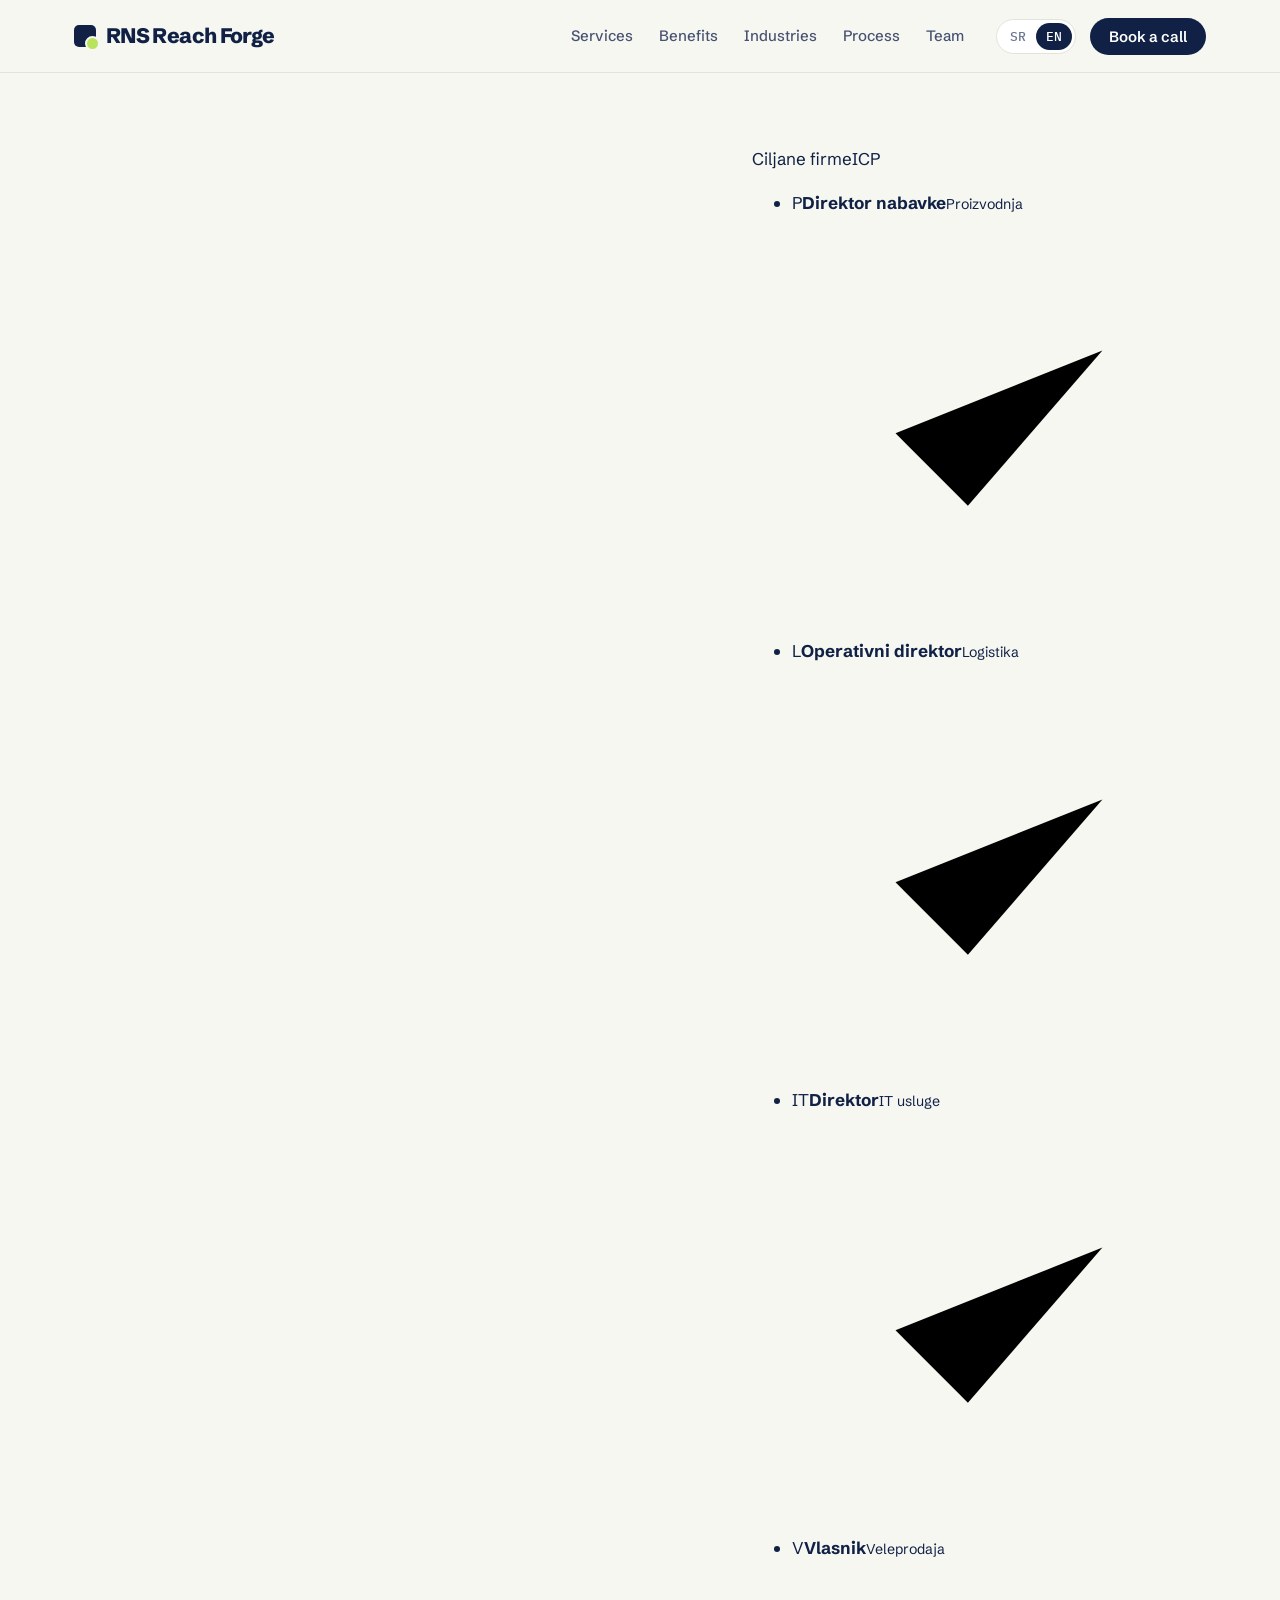
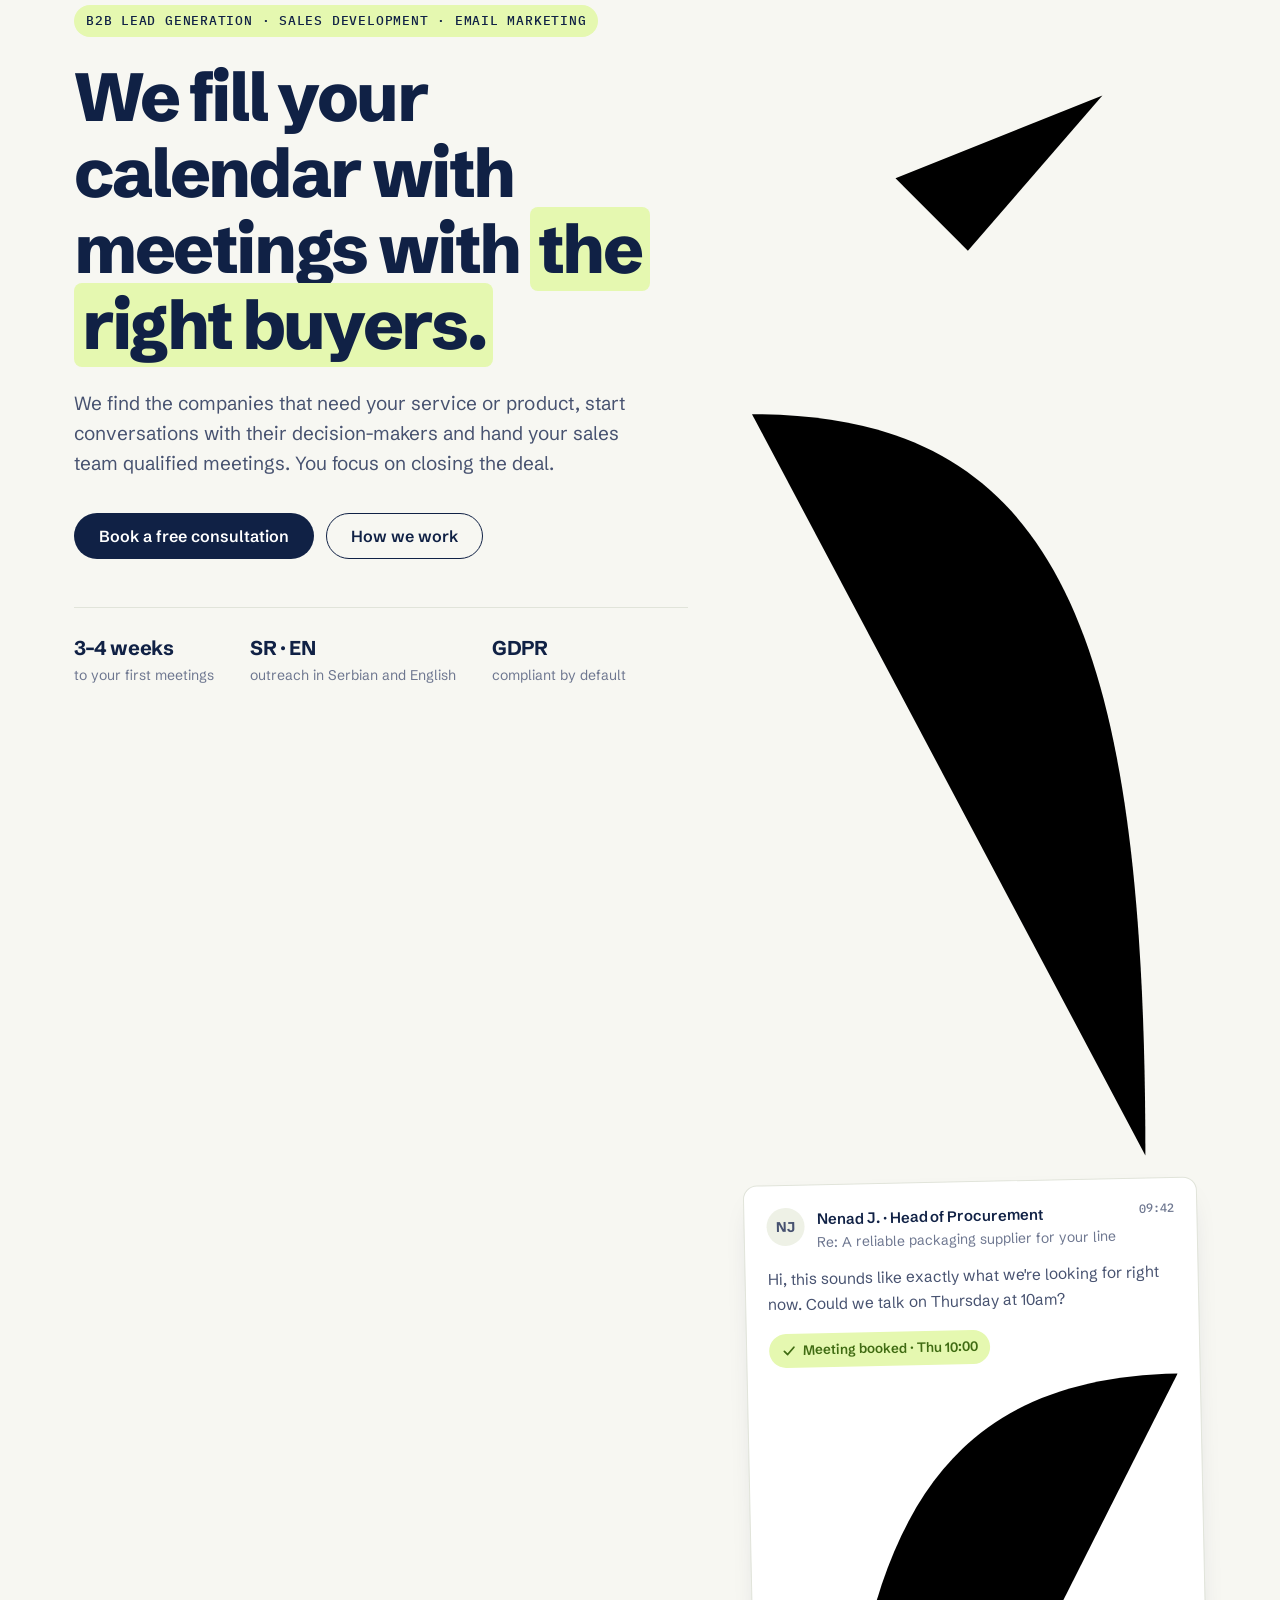
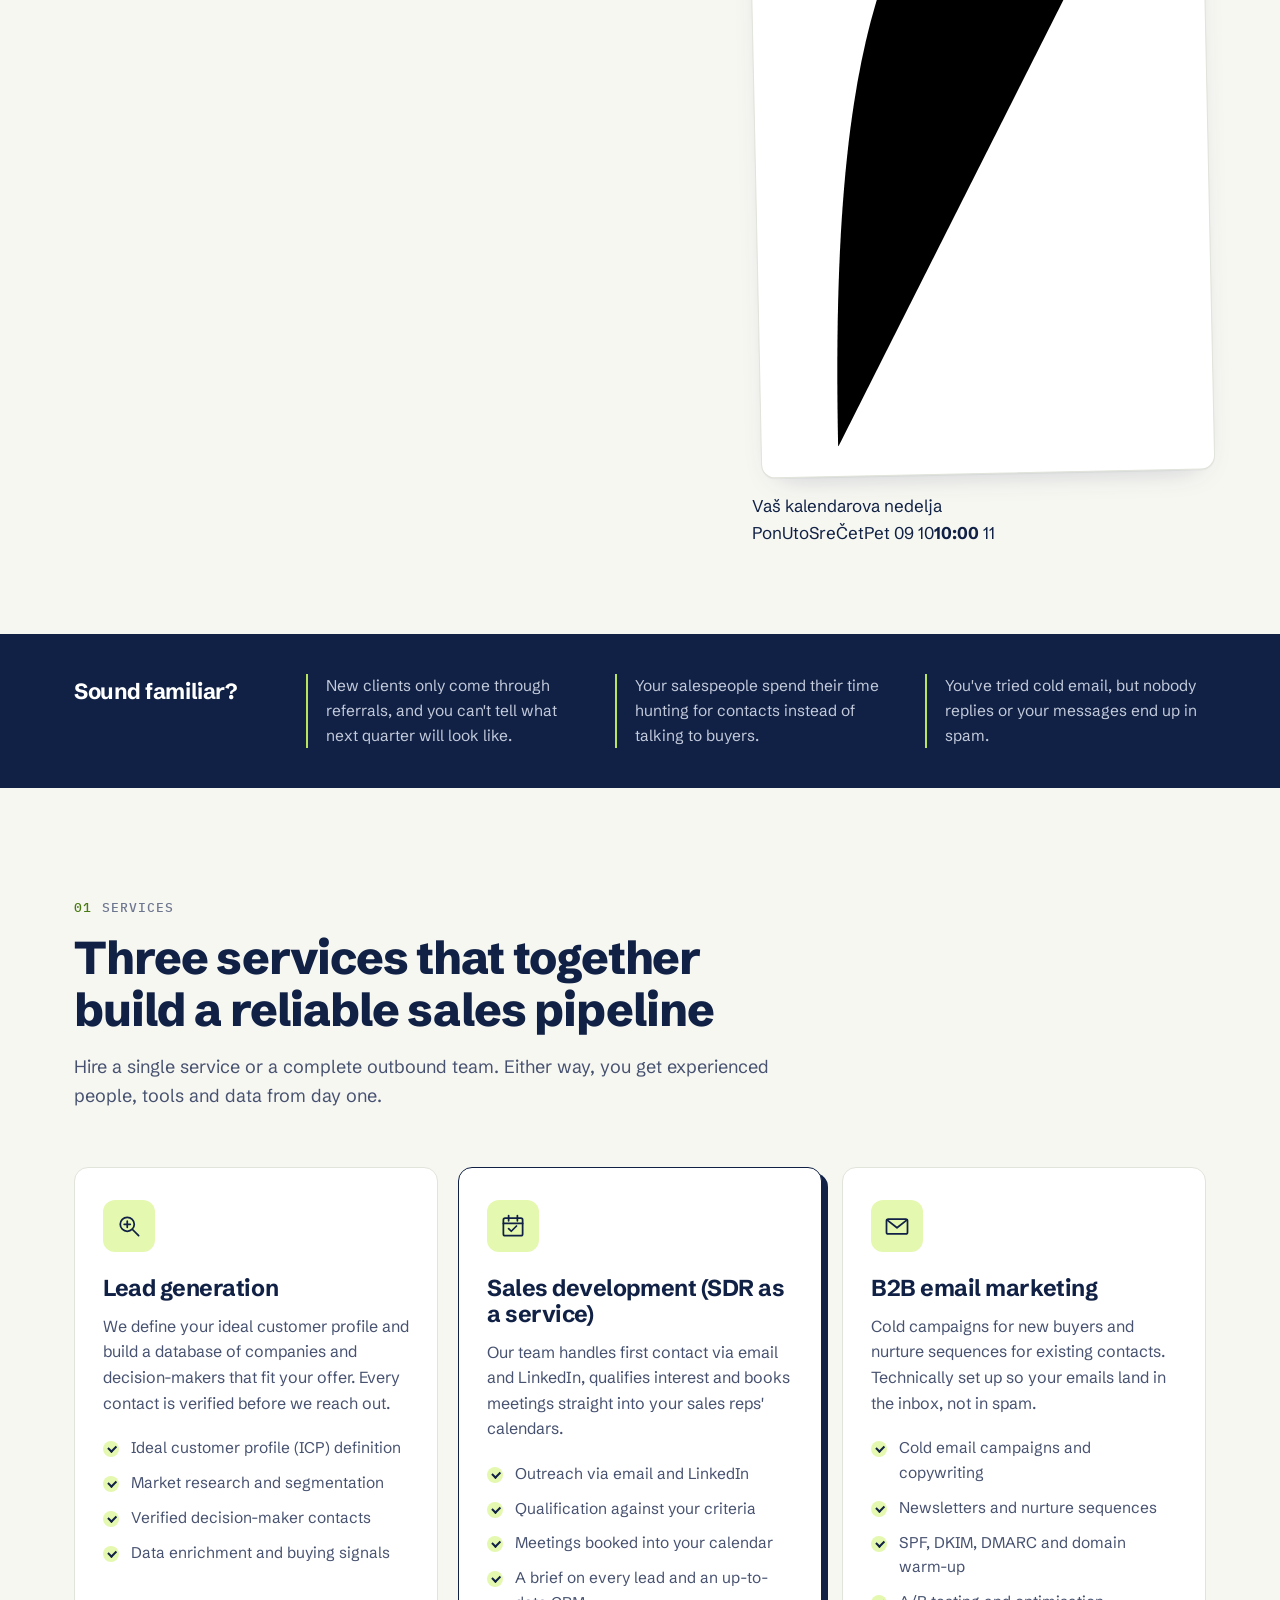
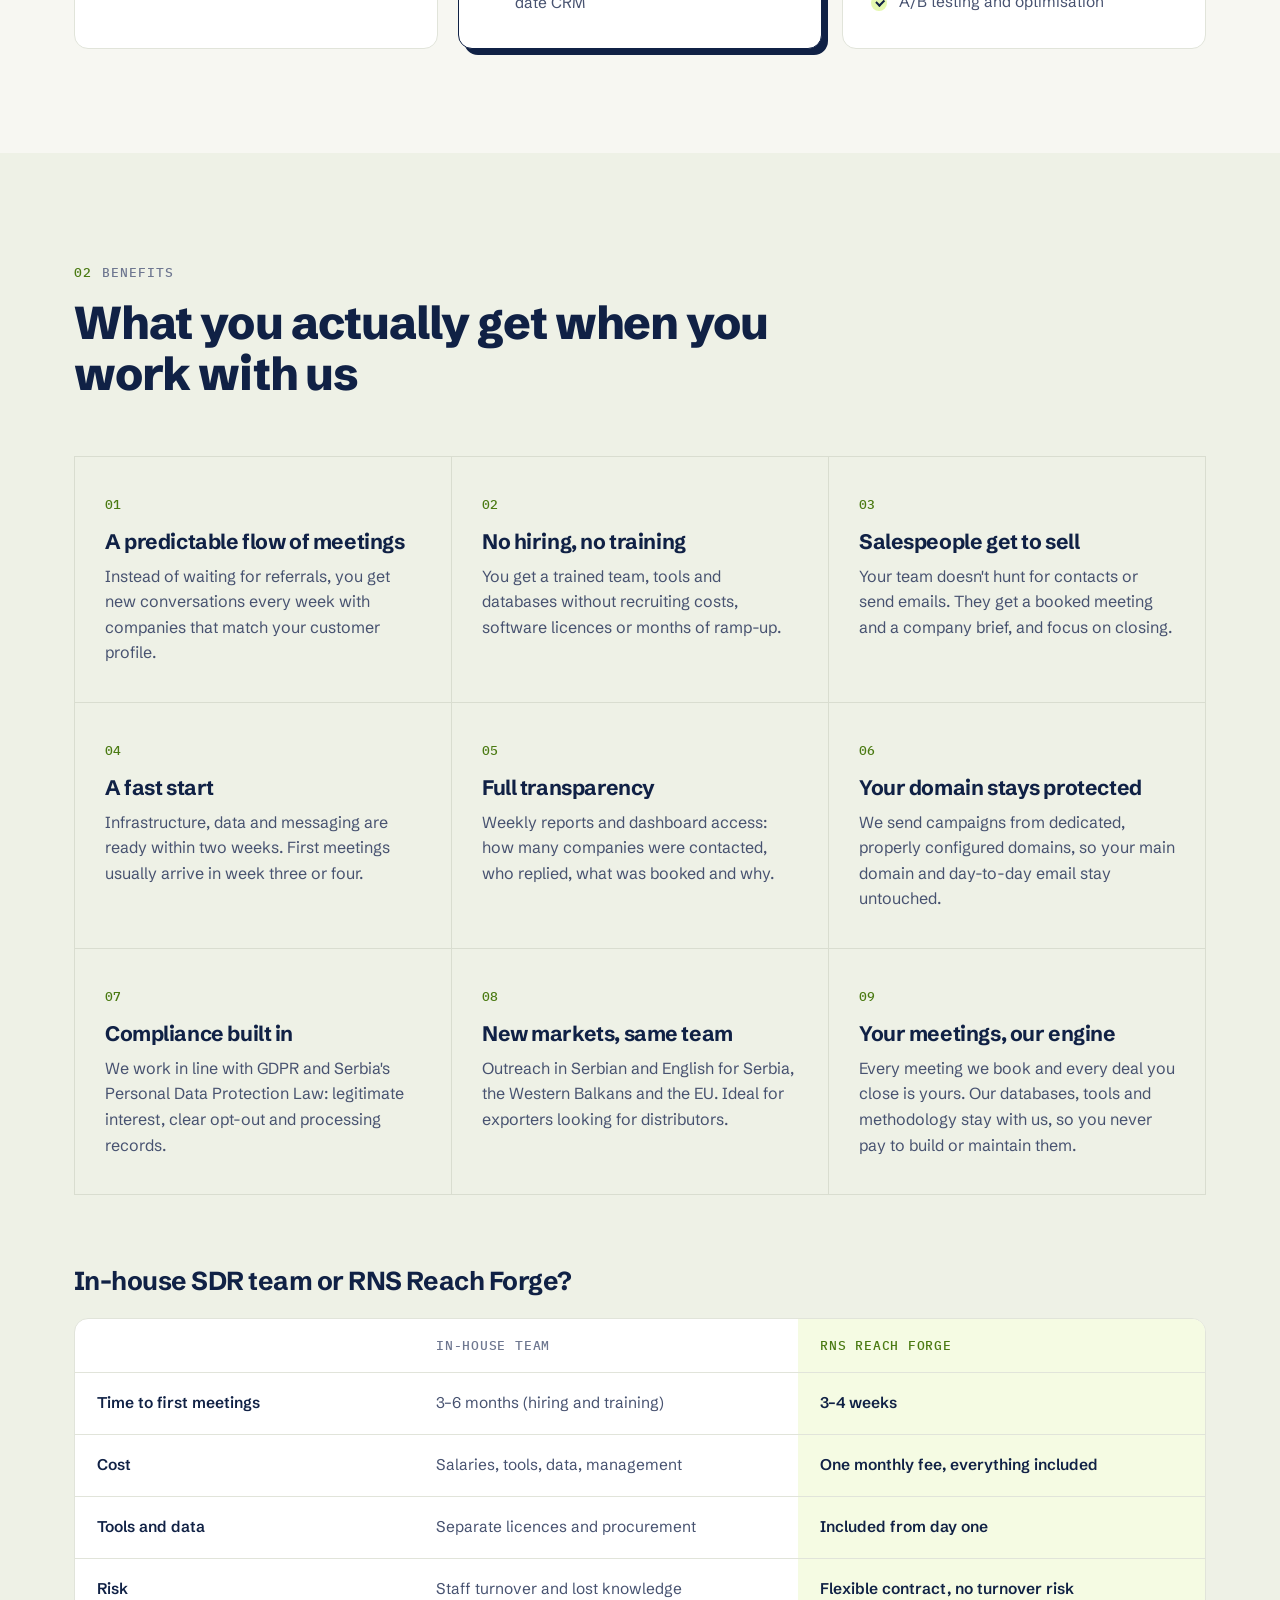
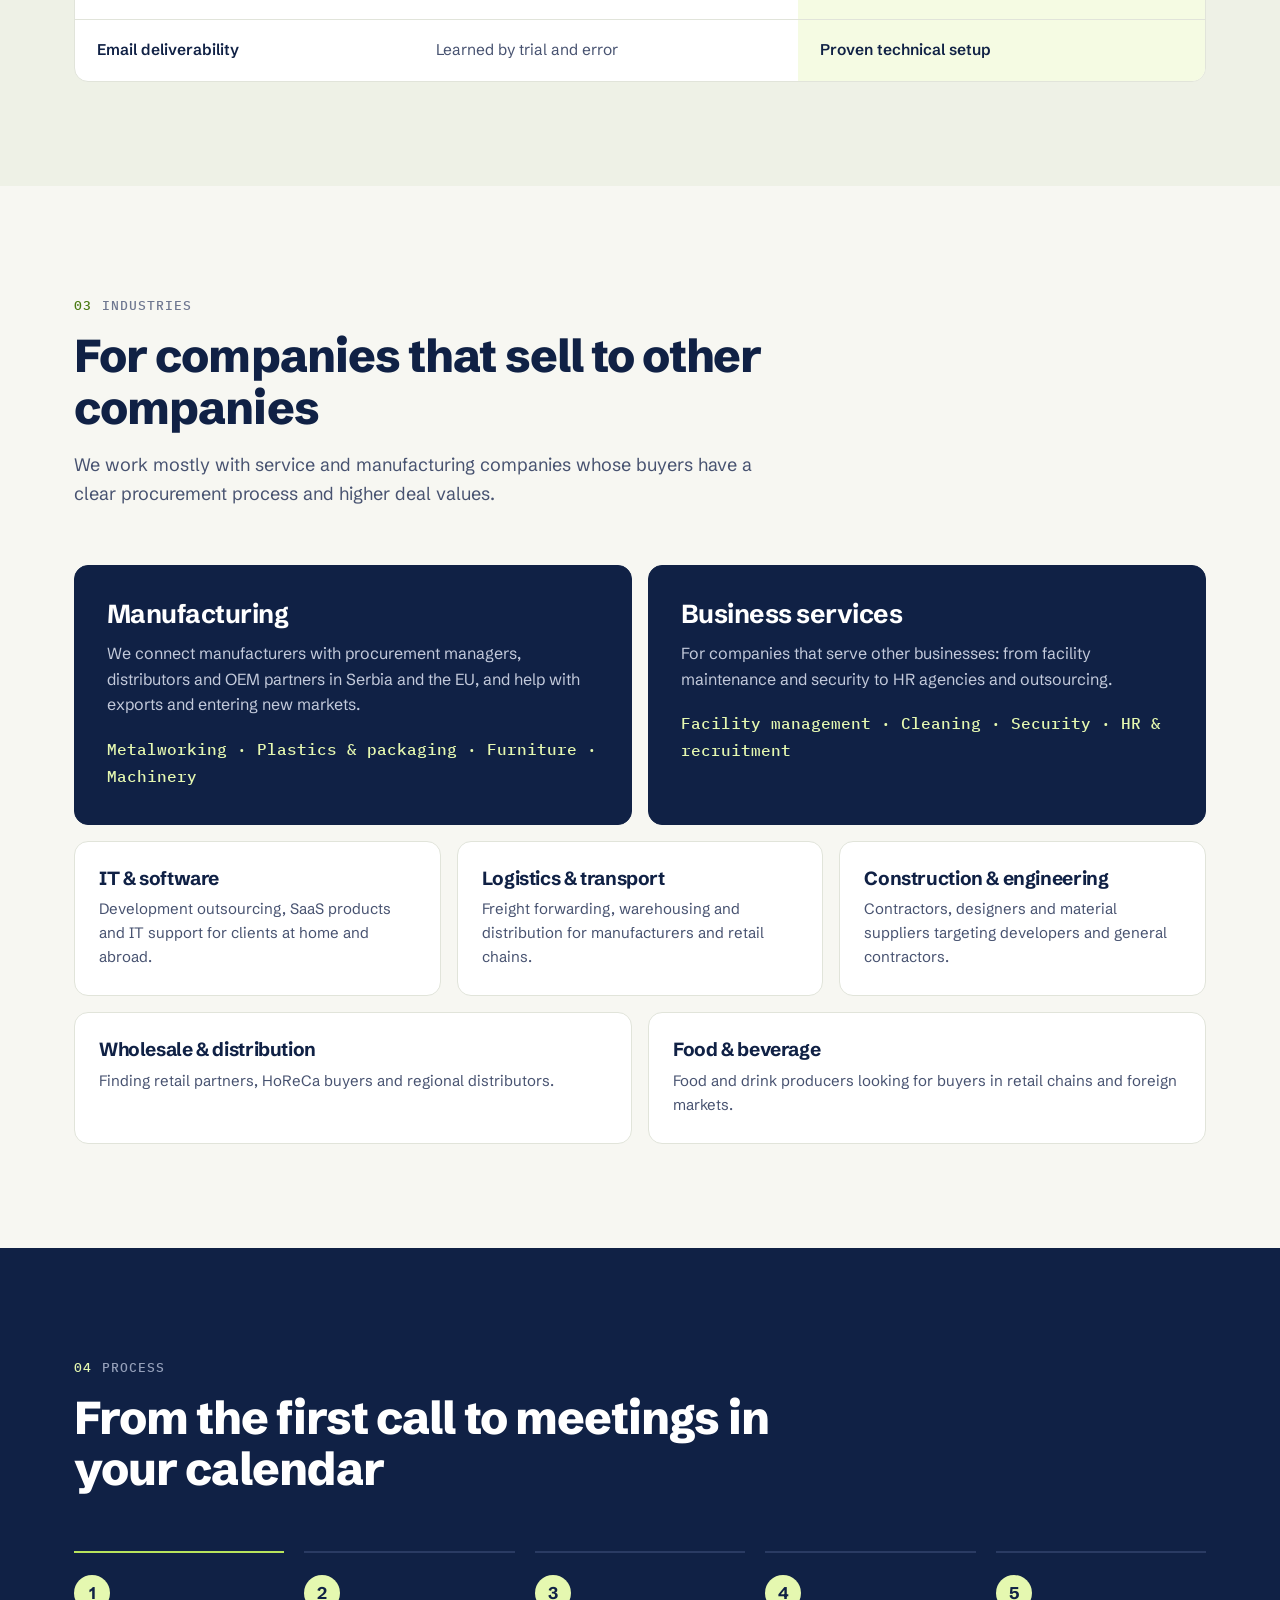
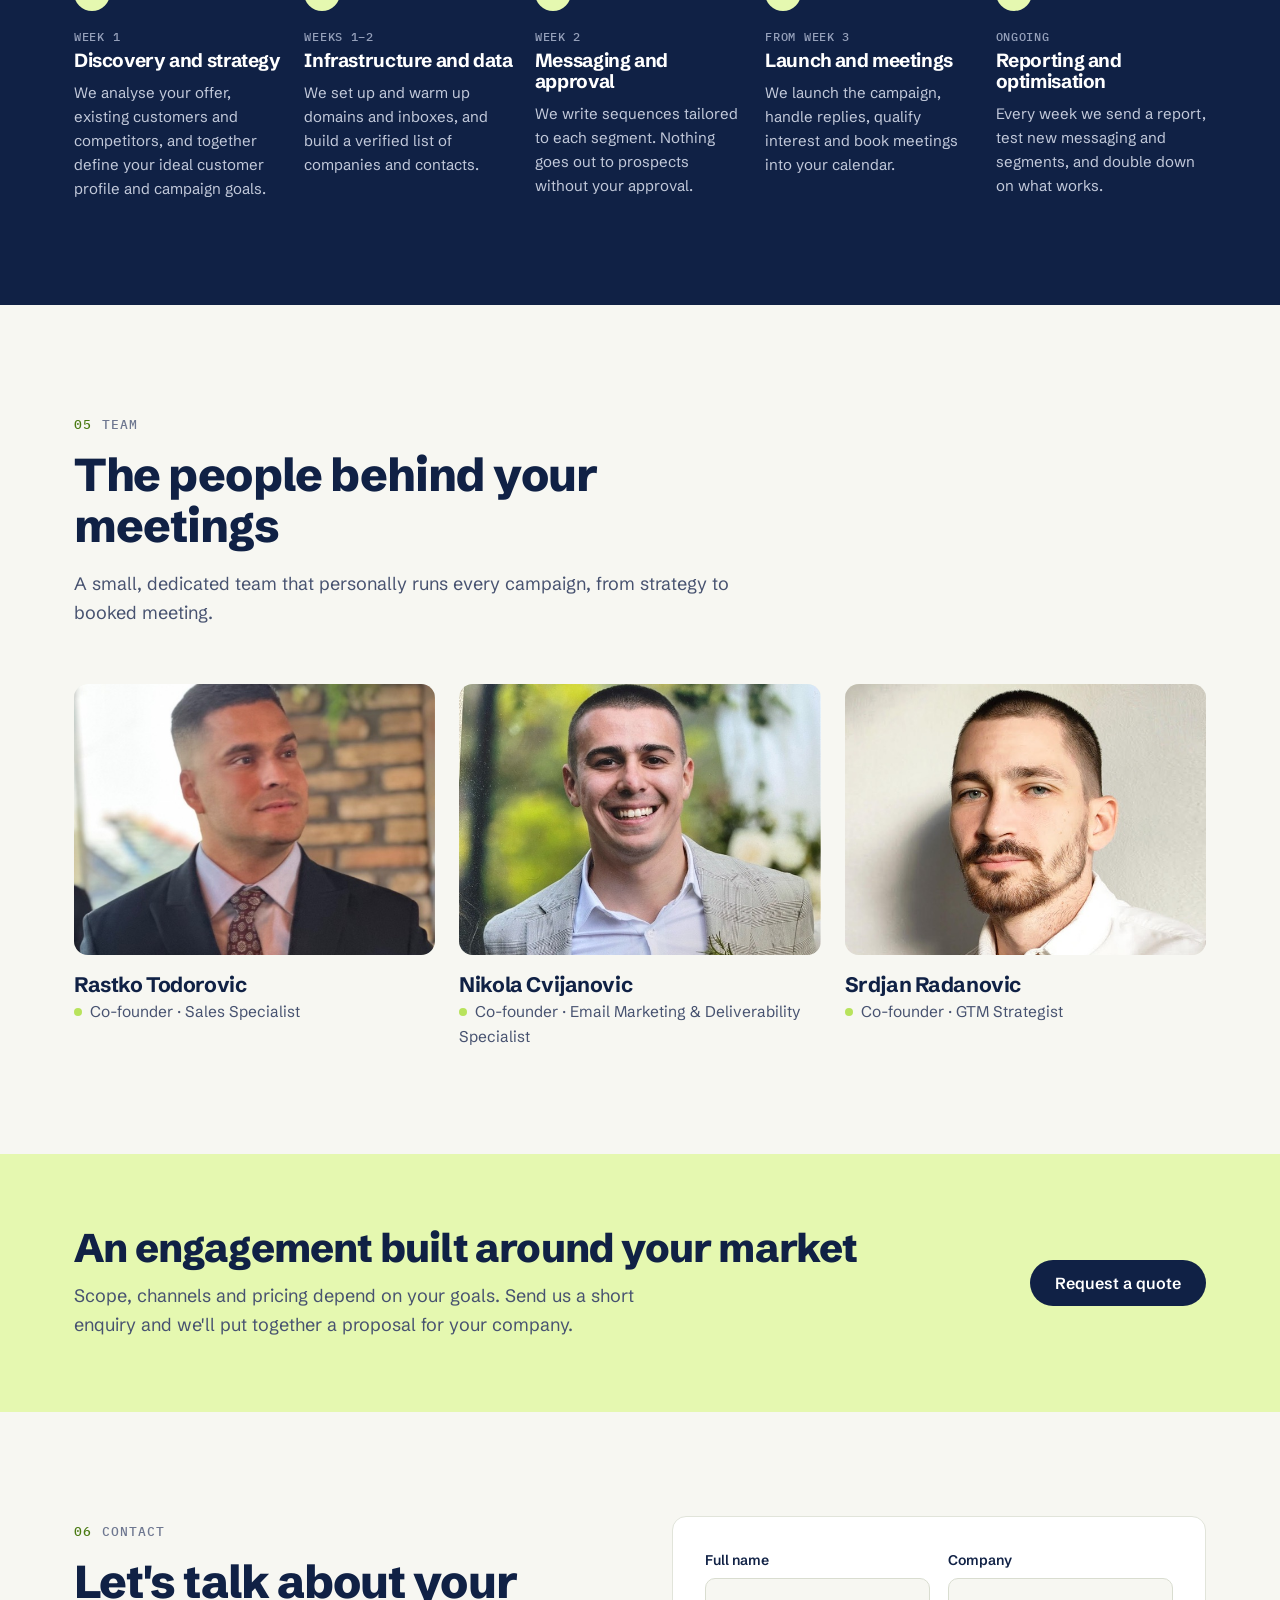
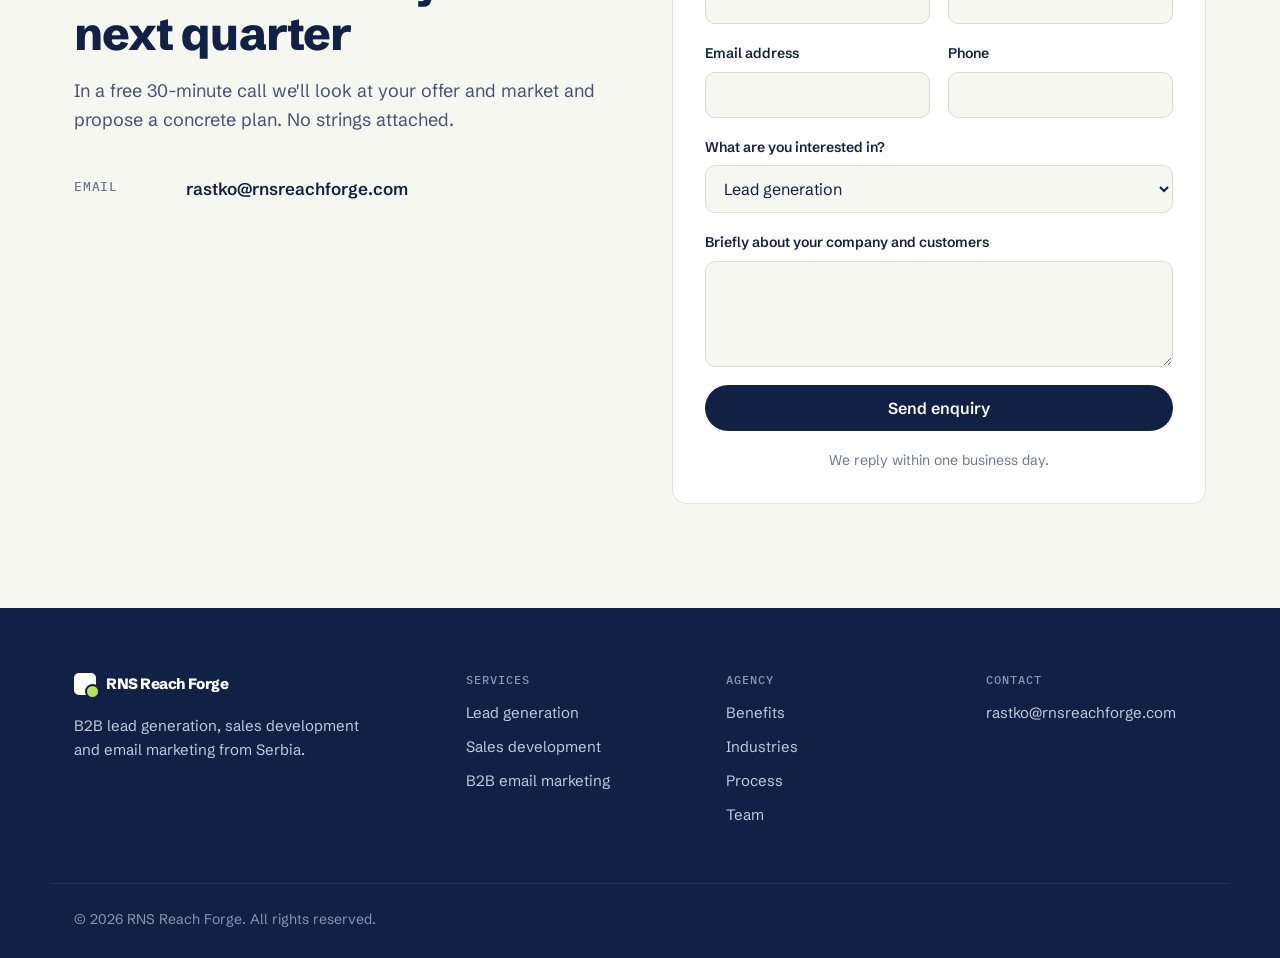
==== commit e7342efa: "Add animated outreach visualization to hero" ====
--- a/index.html
+++ b/index.html
@@ -58,7 +58,18 @@
         </ul>
       </div>
 
-      <div class="hero-visual" aria-hidden="true">
+      <div class="hero-visual" id="viz" aria-hidden="true">
+        <div class="viz-card viz-list">
+          <p class="viz-title"><span data-i18n="viz.list">Ciljane firme</span><span class="viz-sub">ICP</span></p>
+          <ul>
+            <li><span class="viz-ico">P</span><span class="viz-who"><b data-i18n="viz.l1">Direktor nabavke</b><small data-i18n="viz.l1b">Proizvodnja</small></span><span class="viz-ok" data-at="400"><svg viewBox="0 0 20 20"><path d="M5 10.5l3.5 3.5 6.5-7.5"/></svg></span></li>
+            <li><span class="viz-ico">L</span><span class="viz-who"><b data-i18n="viz.l2">Operativni direktor</b><small data-i18n="viz.l2b">Logistika</small></span><span class="viz-ok" data-at="900"><svg viewBox="0 0 20 20"><path d="M5 10.5l3.5 3.5 6.5-7.5"/></svg></span></li>
+            <li><span class="viz-ico">IT</span><span class="viz-who"><b data-i18n="viz.l3">Direktor</b><small data-i18n="viz.l3b">IT usluge</small></span><span class="viz-ok" data-at="1400"><svg viewBox="0 0 20 20"><path d="M5 10.5l3.5 3.5 6.5-7.5"/></svg></span></li>
+            <li><span class="viz-ico">V</span><span class="viz-who"><b data-i18n="viz.l4">Vlasnik</b><small data-i18n="viz.l4b">Veleprodaja</small></span><span class="viz-ok" data-at="1900"><svg viewBox="0 0 20 20"><path d="M5 10.5l3.5 3.5 6.5-7.5"/></svg></span></li>
+          </ul>
+          <svg class="viz-link viz-link-1" data-at="2300" viewBox="0 0 60 100" preserveAspectRatio="none"><path d="M0 2 C 40 2, 52 30, 52 100"/></svg>
+        </div>
+
         <div class="mail-card">
           <div class="mail-top">
             <span class="avatar">NJ</span>
@@ -68,12 +79,27 @@
             </div>
             <span class="mail-time">09:42</span>
           </div>
-          <p class="mail-body" data-i18n="mock.body">Zdravo, zvuči kao nešto što trenutno tražimo. Možemo li da se čujemo u četvrtak u 10h?</p>
-          <div class="mail-tag">
+          <div class="mail-msg">
+            <p class="mail-body" data-at="3100" data-i18n="mock.body">Zdravo, zvuči kao nešto što trenutno tražimo. Možemo li da se čujemo u četvrtak u 10h?</p>
+            <span class="typing"><i></i><i></i><i></i></span>
+          </div>
+          <div class="mail-tag" data-at="4000">
             <svg viewBox="0 0 20 20" width="16" height="16"><path d="M4 10.5l4 4 8-9" fill="none" stroke="currentColor" stroke-width="2.2" stroke-linecap="round" stroke-linejoin="round"/></svg>
             <span data-i18n="mock.tag">Sastanak zakazan · čet 10:00</span>
           </div>
-        </div>      </div>
+          <svg class="viz-link viz-link-2" data-at="4600" viewBox="0 0 60 100" preserveAspectRatio="none"><path d="M60 2 C 20 2, 8 30, 8 100"/></svg>
+        </div>
+
+        <div class="viz-card viz-cal">
+          <p class="viz-title"><span data-i18n="viz.cal">Vaš kalendar</span><span class="viz-sub" data-i18n="viz.week">ova nedelja</span></p>
+          <div class="cal">
+            <span></span><span class="cal-d" data-i18n="viz.d1">Pon</span><span class="cal-d" data-i18n="viz.d2">Uto</span><span class="cal-d" data-i18n="viz.d3">Sre</span><span class="cal-d" data-i18n="viz.d4">Čet</span><span class="cal-d" data-i18n="viz.d5">Pet</span>
+            <span class="cal-t">09</span><span class="cal-c busy"></span><span class="cal-c"></span><span class="cal-c"></span><span class="cal-c"></span><span class="cal-c busy"></span>
+            <span class="cal-t">10</span><span class="cal-c"></span><span class="cal-c busy"></span><span class="cal-c"></span><span class="cal-c"><b class="cal-meet" data-at="5300">10:00</b></span><span class="cal-c"></span>
+            <span class="cal-t">11</span><span class="cal-c"></span><span class="cal-c"></span><span class="cal-c busy"></span><span class="cal-c"></span><span class="cal-c"></span>
+          </div>
+        </div>
+      </div>
     </div>
   </section>
 
--- a/styles.css
+++ b/styles.css
@@ -336,7 +336,7 @@
 .team { display: grid; grid-template-columns: repeat(3, 1fr); gap: 24px; }
 .member { margin: 0; }
 .member img {
-  display: block; width: 100%; aspect-ratio: 1; object-fit: cover;
+  display: block; width: 100%; height: auto; aspect-ratio: 4 / 3; object-fit: cover; object-position: center 22%;
   border-radius: var(--radius); background: var(--tint);
 }
 .member figcaption { padding-top: 18px; border-top: 0; }
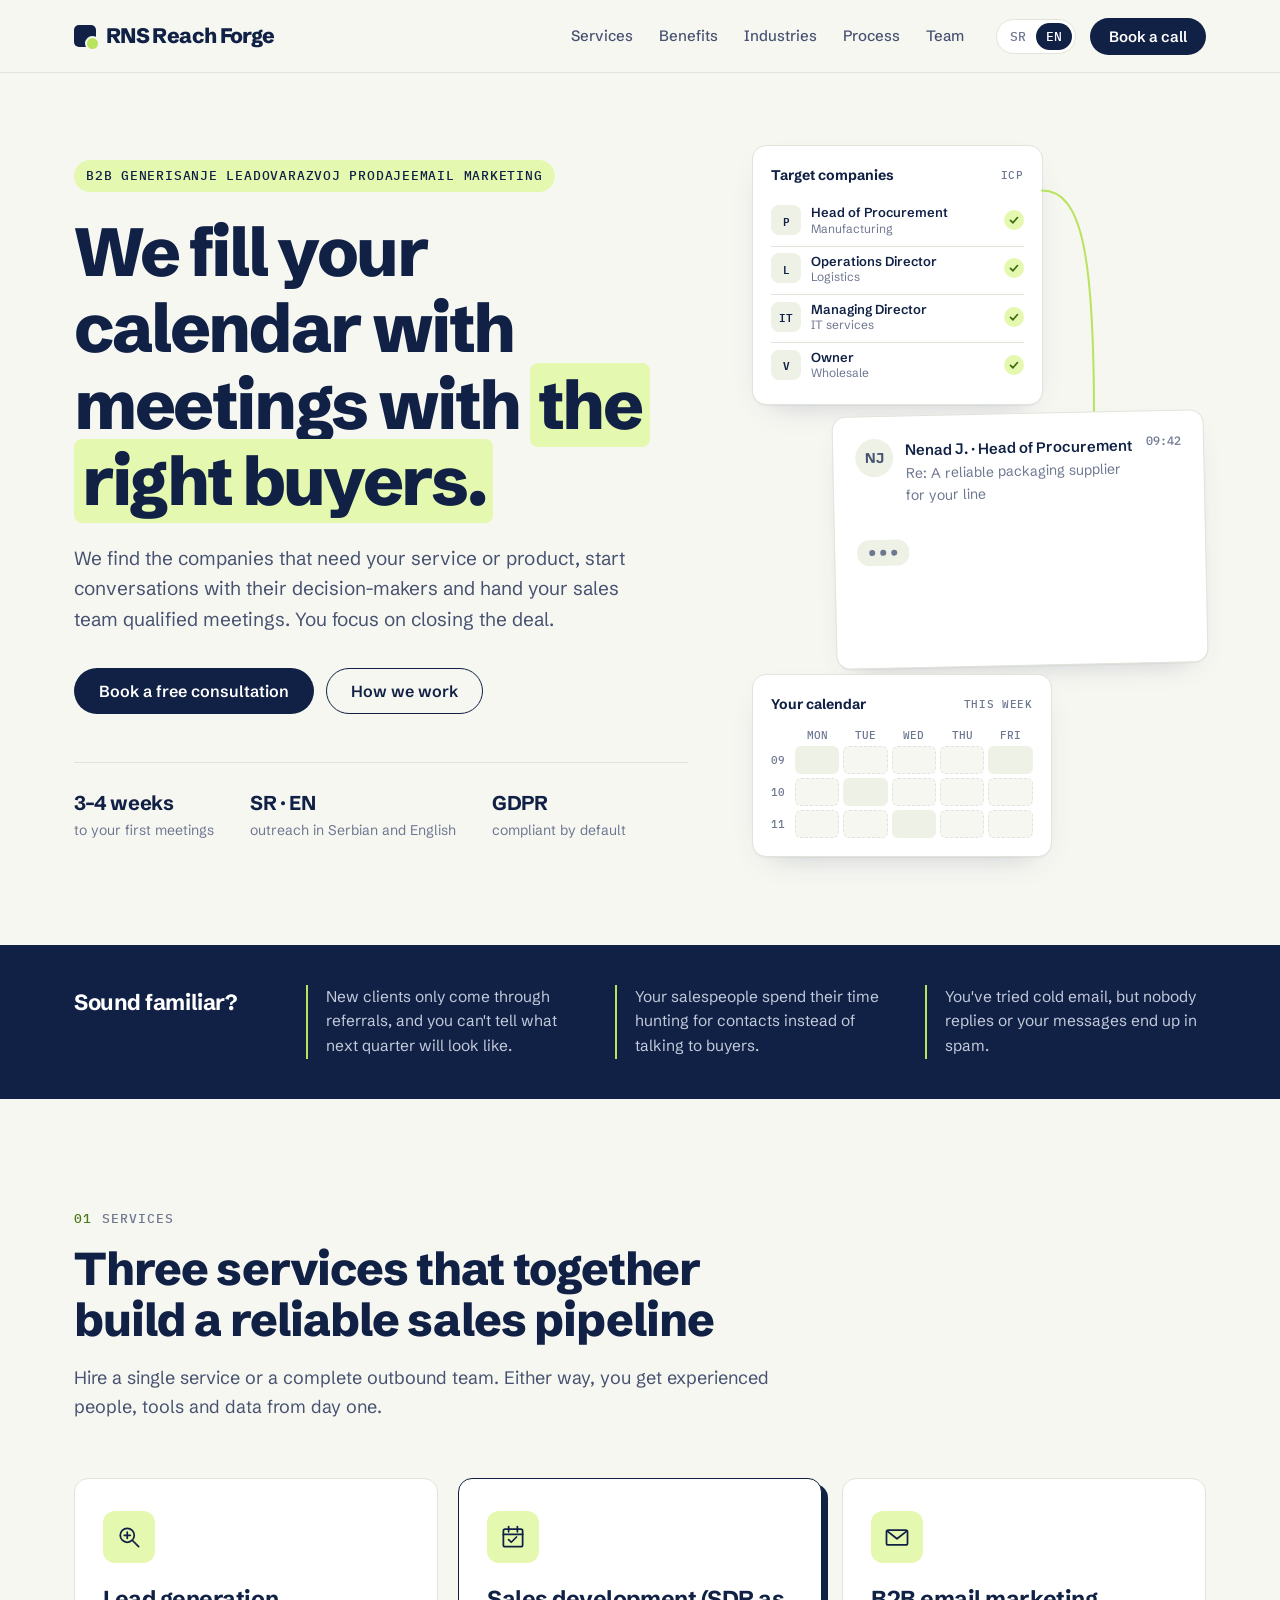
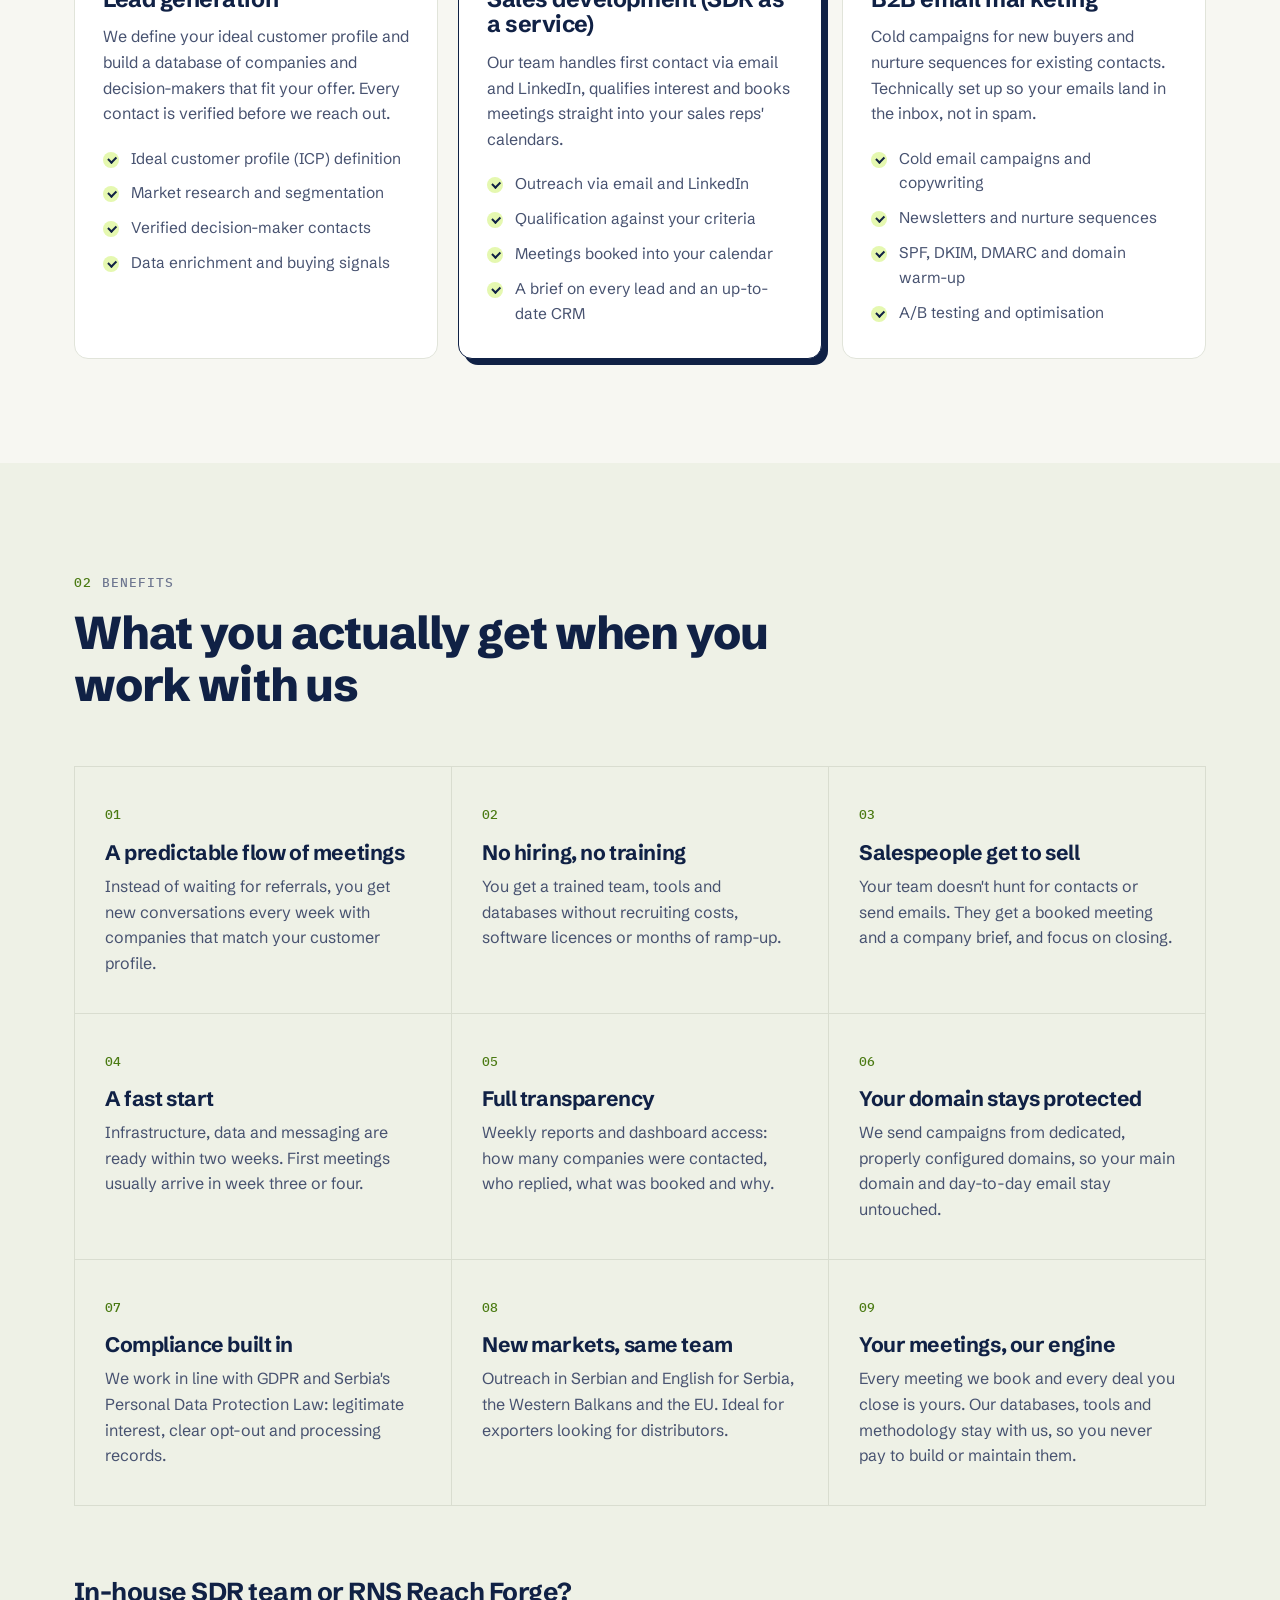
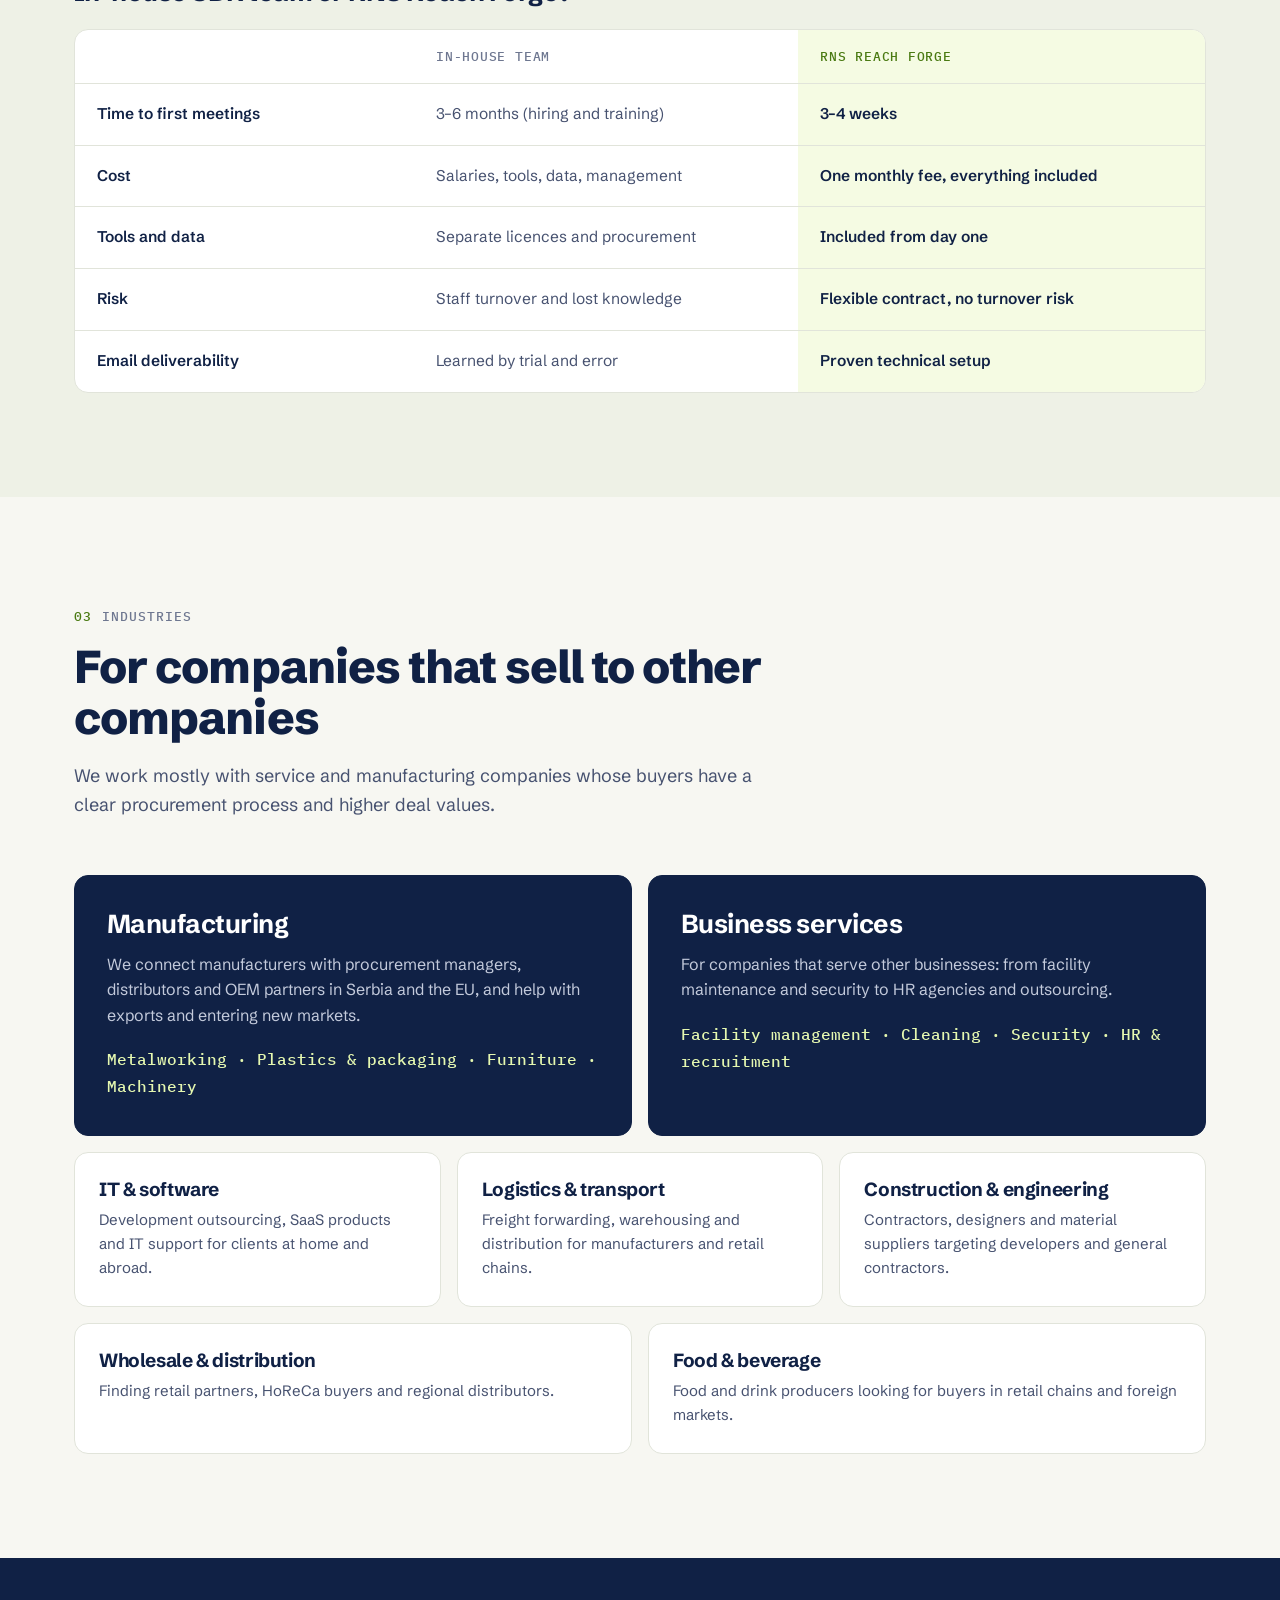
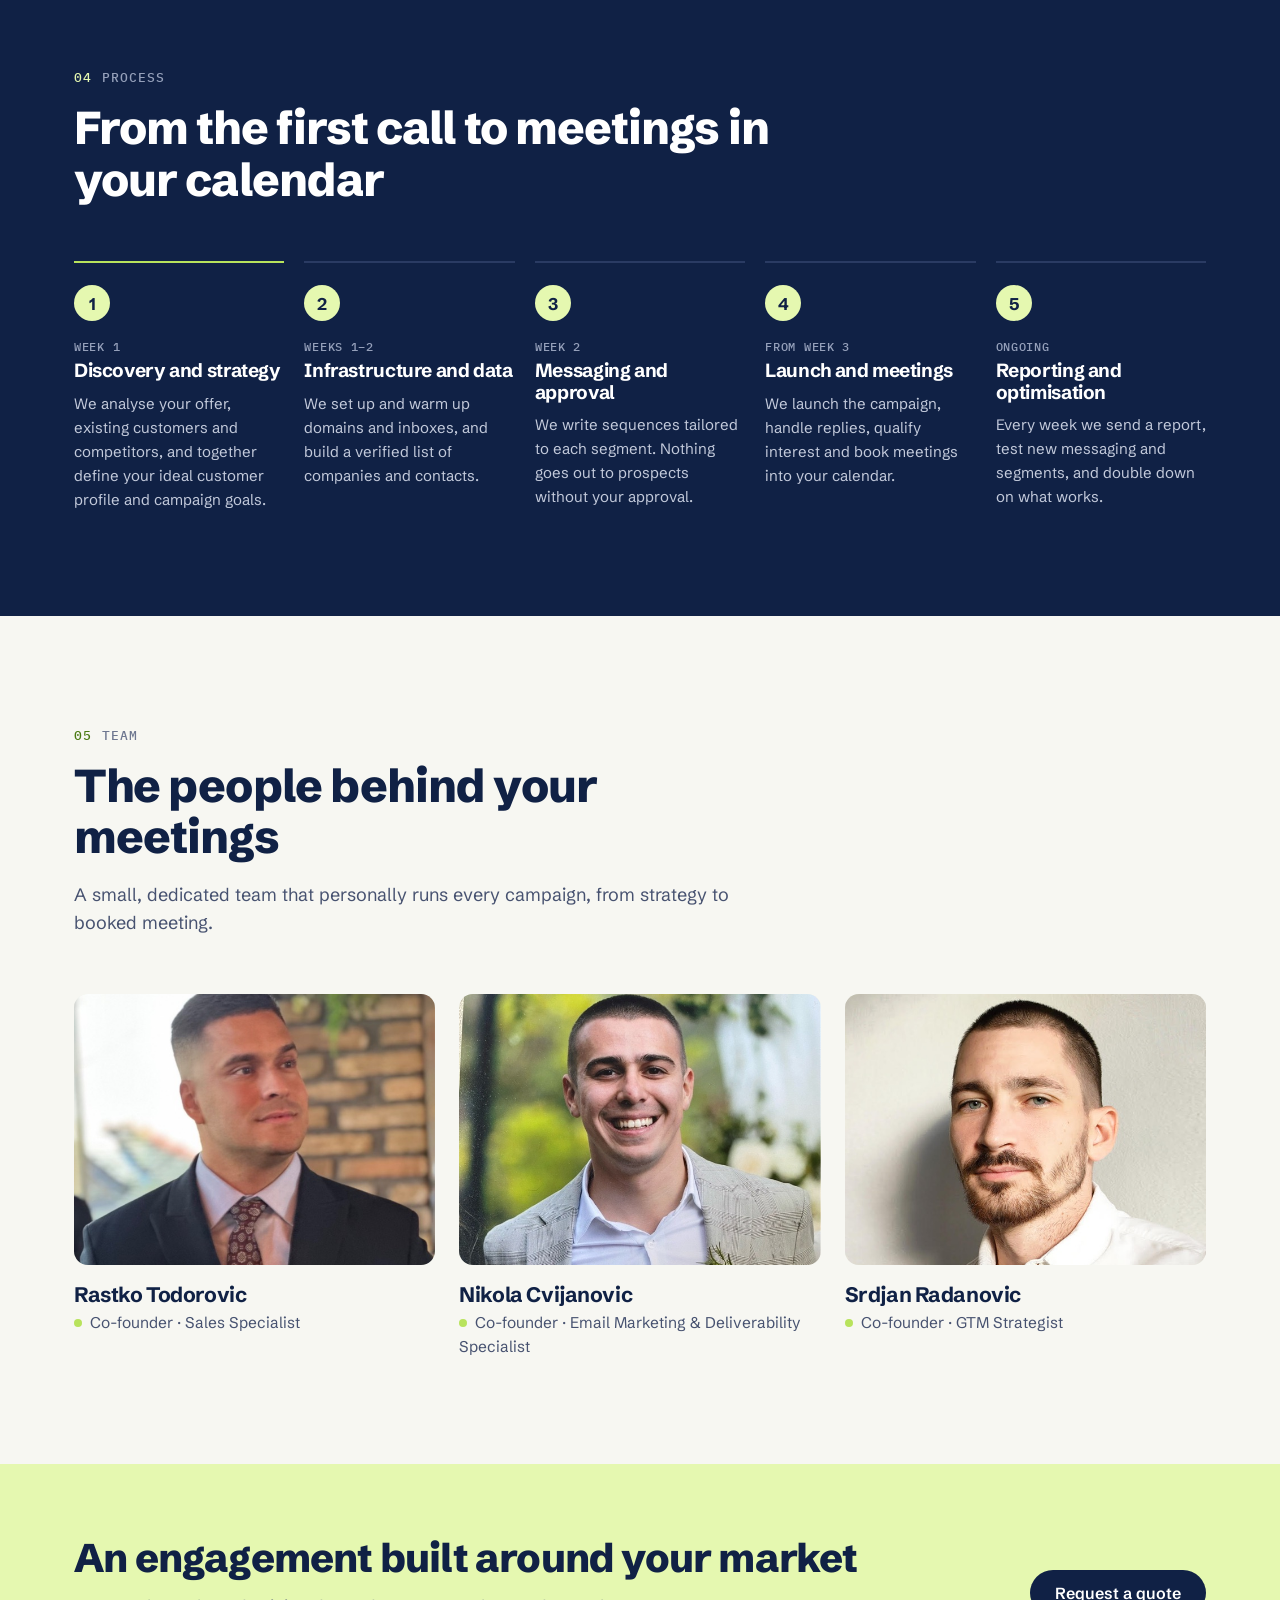
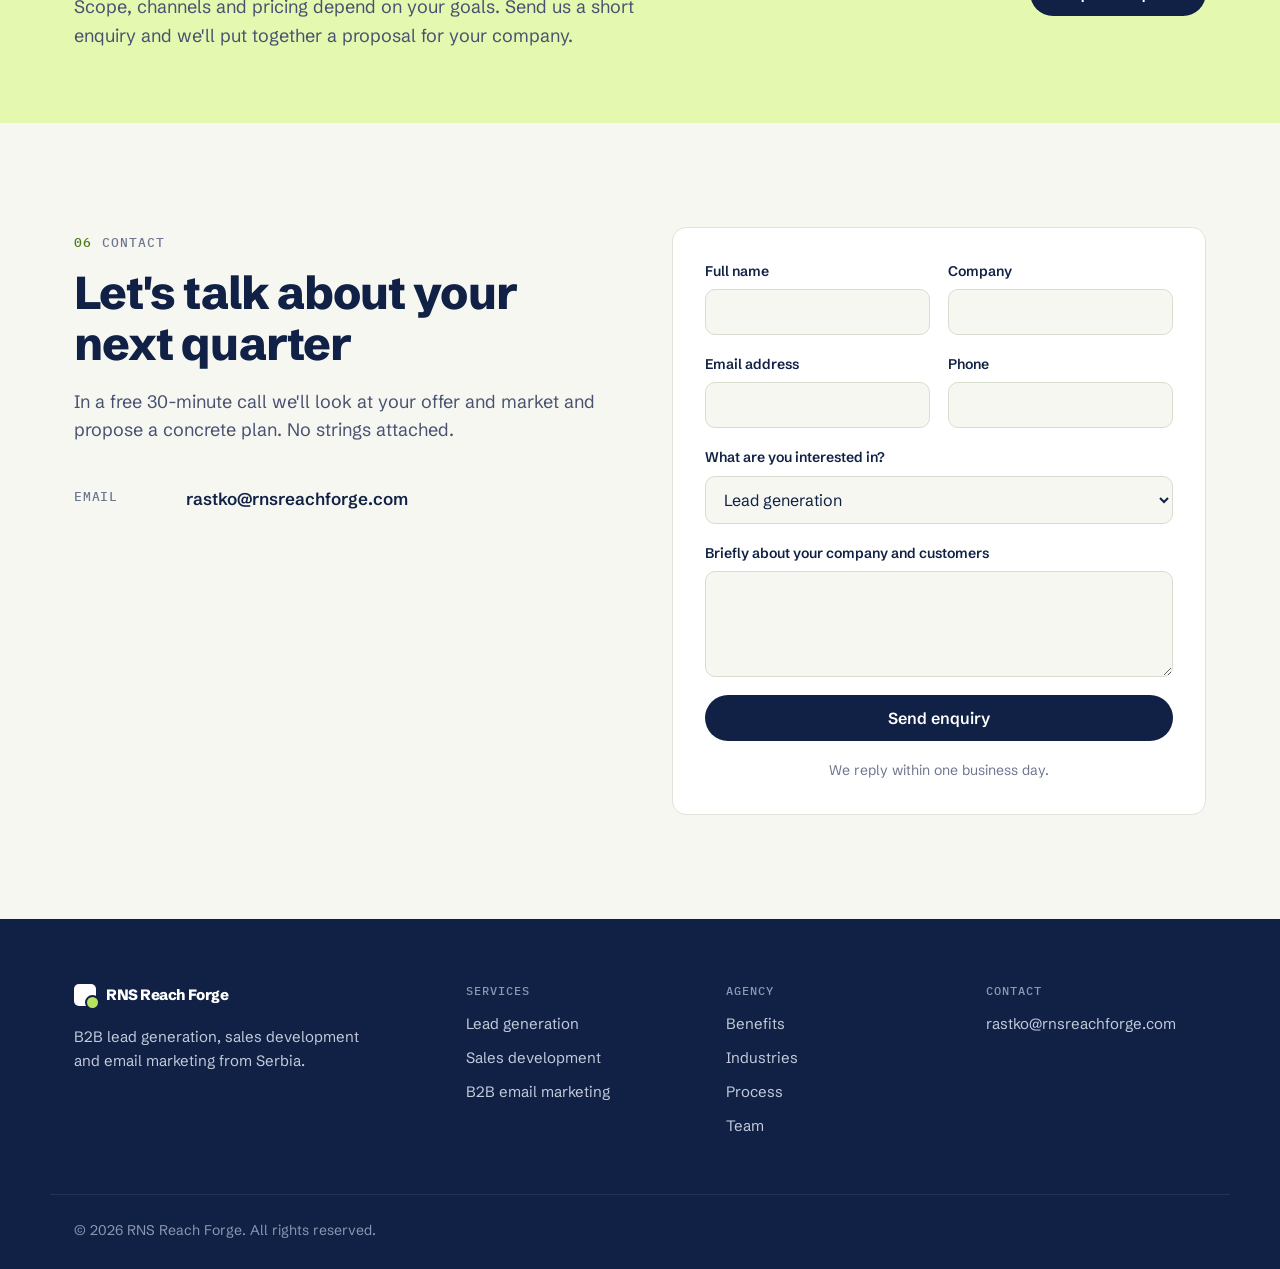
==== commit 2fa0ae0f: "Split hero badge into wrapping pills" ====
--- a/index.html
+++ b/index.html
@@ -44,7 +44,7 @@
   <section class="hero">
     <div class="wrap hero-grid">
       <div class="hero-copy">
-        <p class="eyebrow" data-i18n="hero.eyebrow">B2B generisanje leadova · Razvoj prodaje · Email marketing</p>
+        <p class="eyebrow"><span data-i18n="hero.e1">B2B generisanje leadova</span><span data-i18n="hero.e2">Razvoj prodaje</span><span data-i18n="hero.e3">Email marketing</span></p>
         <h1 data-i18n-html="hero.title">Popunjavamo vaš kalendar sastancima sa <em>pravim kupcima.</em></h1>
         <p class="lead" data-i18n="hero.lead">Pronalazimo firme kojima je vaša usluga ili proizvod potreban, započinjemo razgovor sa donosiocima odluka i vašem prodajnom timu predajemo kvalifikovane sastanke. Vi se bavite zatvaranjem posla.</p>
         <div class="hero-ctas">
--- a/styles.css
+++ b/styles.css
@@ -348,3 +348,69 @@
 }
 @media (max-width: 960px) { .team { grid-template-columns: repeat(2, 1fr); } }
 @media (max-width: 560px) { .team { grid-template-columns: 1fr; max-width: 420px; } }
+
+/* Hero visual: list -> reply -> calendar */
+.viz-card {
+  background: var(--white); border: 1px solid var(--line); border-radius: var(--radius);
+  padding: 18px; box-shadow: 0 1px 0 rgba(16,33,69,.04), 0 12px 32px -18px rgba(16,33,69,.28);
+}
+.viz-title { display: flex; justify-content: space-between; align-items: center; font-weight: 700; font-size: 14px; margin-bottom: 12px; }
+.viz-sub { font: 500 11px var(--mono); text-transform: uppercase; letter-spacing: .06em; color: var(--muted); }
+.viz-list ul { list-style: none; margin: 0; padding: 0; display: grid; gap: 4px; }
+.viz-list li { display: flex; align-items: center; gap: 10px; padding: 6px 0; border-top: 1px solid var(--line); }
+.viz-list li:first-child { border-top: 0; }
+.viz-ico {
+  flex: none; width: 30px; height: 30px; border-radius: 8px; background: var(--tint);
+  display: grid; place-items: center; font: 600 11px var(--mono); color: var(--ink);
+}
+.viz-who { display: flex; flex-direction: column; line-height: 1.25; min-width: 0; }
+.viz-who b { font-size: 13px; font-weight: 600; }
+.viz-who small { font-size: 12px; color: var(--muted); }
+.viz-ok {
+  margin-left: auto; flex: none; width: 20px; height: 20px; border-radius: 50%;
+  background: var(--lime); display: grid; place-items: center;
+}
+.viz-ok svg { width: 14px; height: 14px; fill: none; stroke: var(--green); stroke-width: 2.4; stroke-linecap: round; stroke-linejoin: round; }
+
+.mail-msg { position: relative; }
+.typing { display: none; position: absolute; left: 0; top: 18px; gap: 5px; padding: 10px 12px; background: var(--tint); border-radius: 12px; }
+.typing i { width: 6px; height: 6px; border-radius: 50%; background: var(--muted); animation: typing 1s infinite ease-in-out; }
+.typing i:nth-child(2) { animation-delay: .15s; }
+.typing i:nth-child(3) { animation-delay: .3s; }
+@keyframes typing { 0%, 60%, 100% { opacity: .3; transform: none; } 30% { opacity: 1; transform: translateY(-3px); } }
+
+.cal { display: grid; grid-template-columns: 20px repeat(5, 1fr); gap: 4px; align-items: center; }
+.cal-d { font: 500 10.5px var(--mono); text-transform: uppercase; color: var(--muted); text-align: center; }
+.cal-t { font: 500 10.5px var(--mono); color: var(--muted); }
+.cal-c { height: 28px; border-radius: 6px; background: var(--paper); border: 1px dashed var(--line); position: relative; }
+.cal-c.busy { background: var(--tint); border: 0; }
+.cal-meet {
+  position: absolute; inset: -1px; border-radius: 6px; background: var(--lime); border: 1.5px solid var(--lime-strong);
+  font: 600 10.5px var(--mono); color: var(--ink); display: grid; place-items: center; overflow: hidden; white-space: nowrap;
+}
+
+.viz-link { display: none; }
+.viz-link path { fill: none; stroke: var(--lime-strong); stroke-width: 2; stroke-linecap: round; vector-effect: non-scaling-stroke; }
+
+@media (min-width: 961px) {
+  .hero-visual { display: flex; flex-direction: column; }
+  .viz-list { align-self: flex-start; width: 64%; position: relative; z-index: 1; }
+  .hero-visual .mail-card { align-self: flex-end; width: 82%; margin: -10px 0 0; position: relative; z-index: 2; }
+  .viz-cal { align-self: flex-start; width: 66%; margin-top: -10px; position: relative; z-index: 3; }
+  .viz-link { display: block; position: absolute; width: 60px; overflow: visible; pointer-events: none; }
+  .viz-link-1 { left: 100%; top: 40px; height: calc(100% - 28px); }
+  .viz-link-2 { right: 100%; top: 50%; height: calc(50% + 12px); }
+}
+@media (max-width: 960px) {
+  .hero-visual { display: none; }
+}
+
+/* Animation states (JS adds .animate; without it everything shows in its final state) */
+.animate [data-at] { transition: opacity .45s ease, transform .45s cubic-bezier(.2,.8,.2,1.2); }
+.animate .viz-ok:not(.on) { opacity: 0; transform: scale(.4); }
+.animate .mail-body:not(.on) { opacity: 0; }
+.animate .mail-body:not(.on) + .typing { display: flex; }
+.animate .mail-tag:not(.on) { opacity: 0; transform: translateY(6px) scale(.9); }
+.animate .cal-meet:not(.on) { opacity: 0; transform: translateY(-14px) scale(.9); }
+.animate .viz-link { transition: clip-path .8s ease; }
+.animate .viz-link:not(.on) { clip-path: inset(0 0 100% 0); }
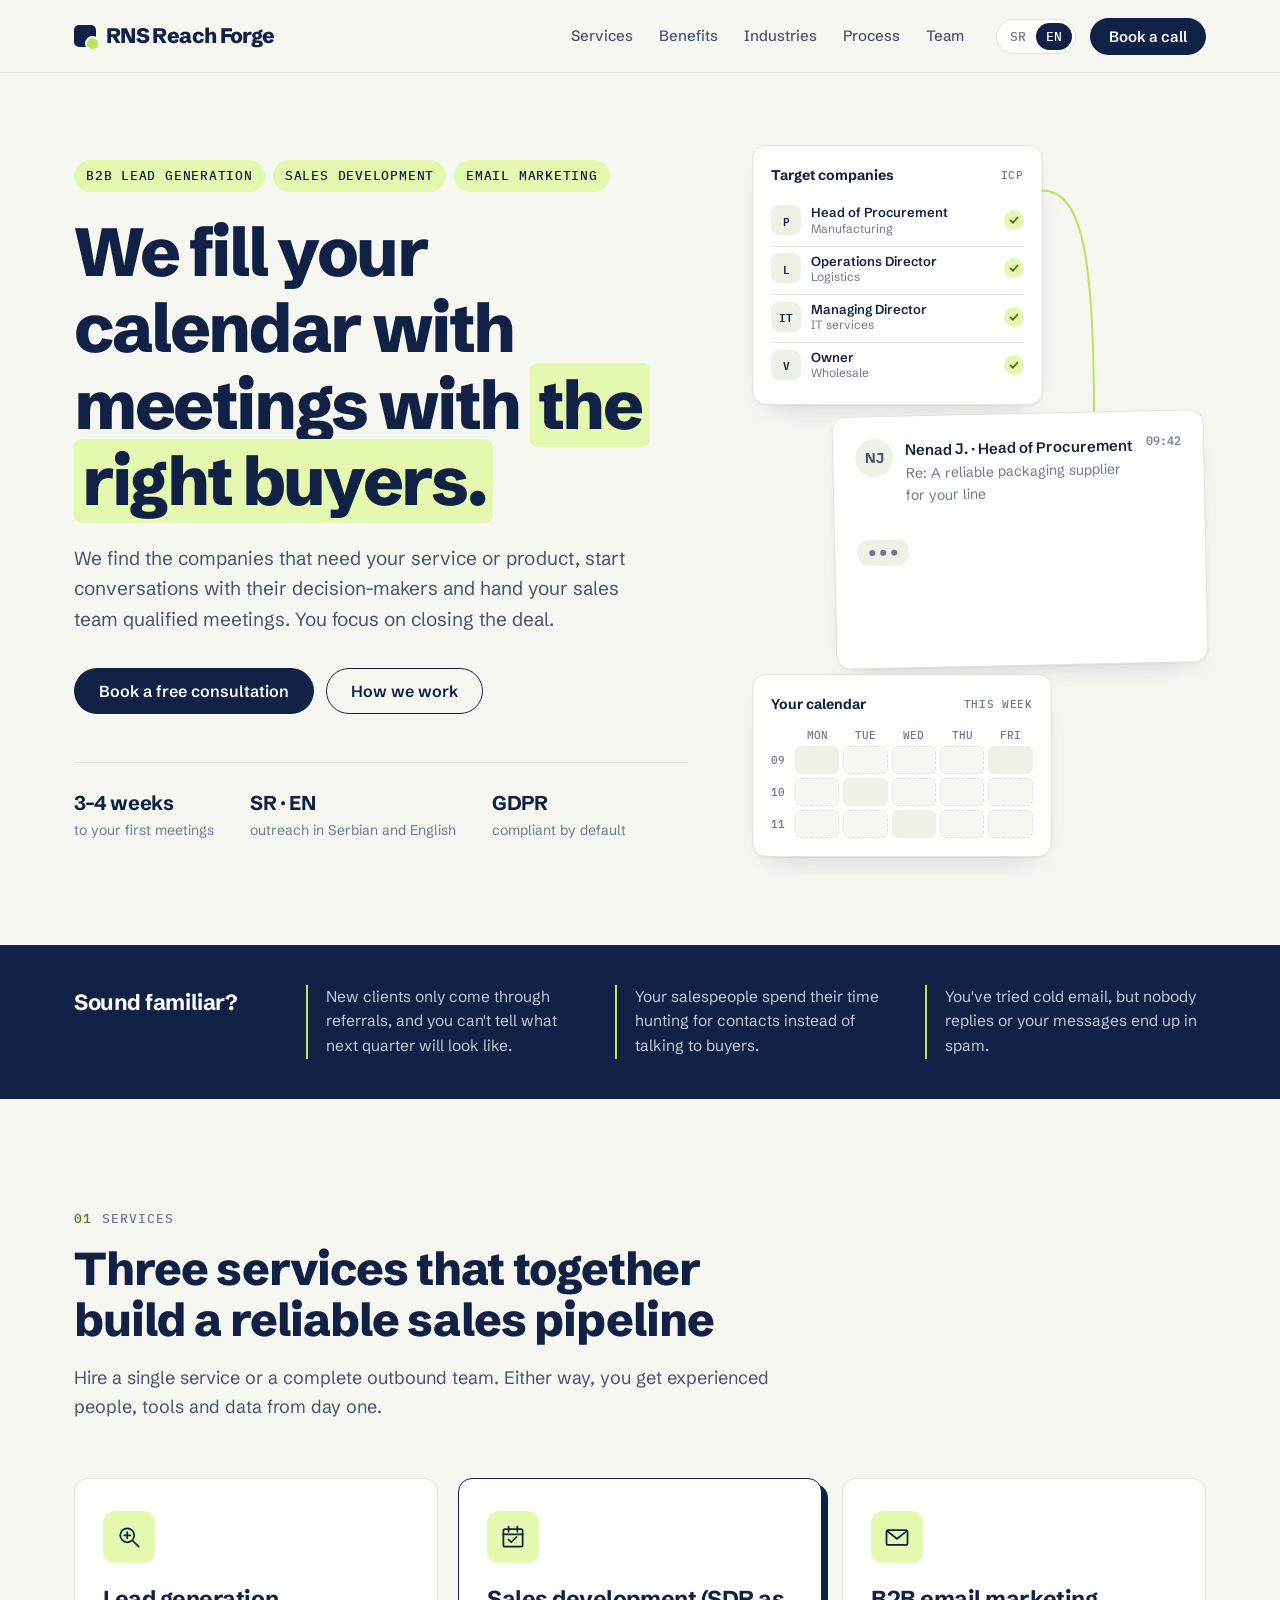
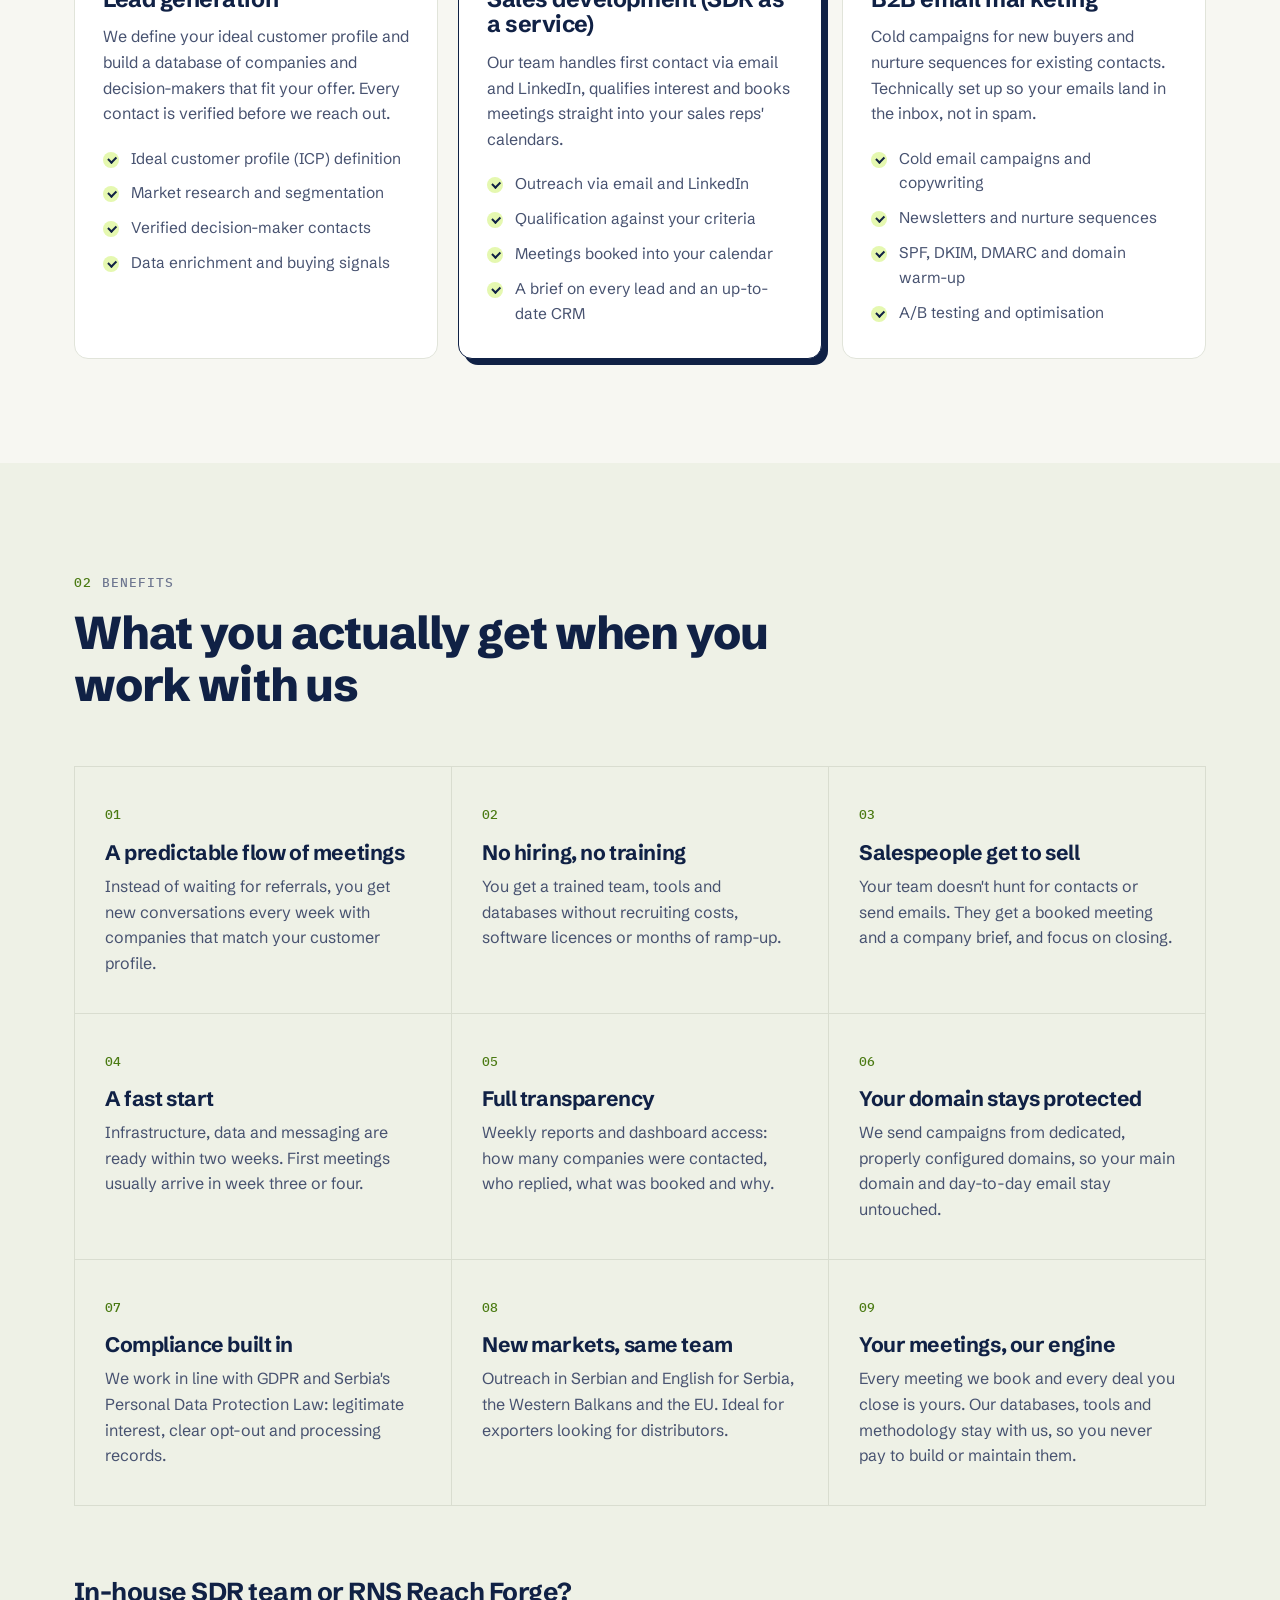
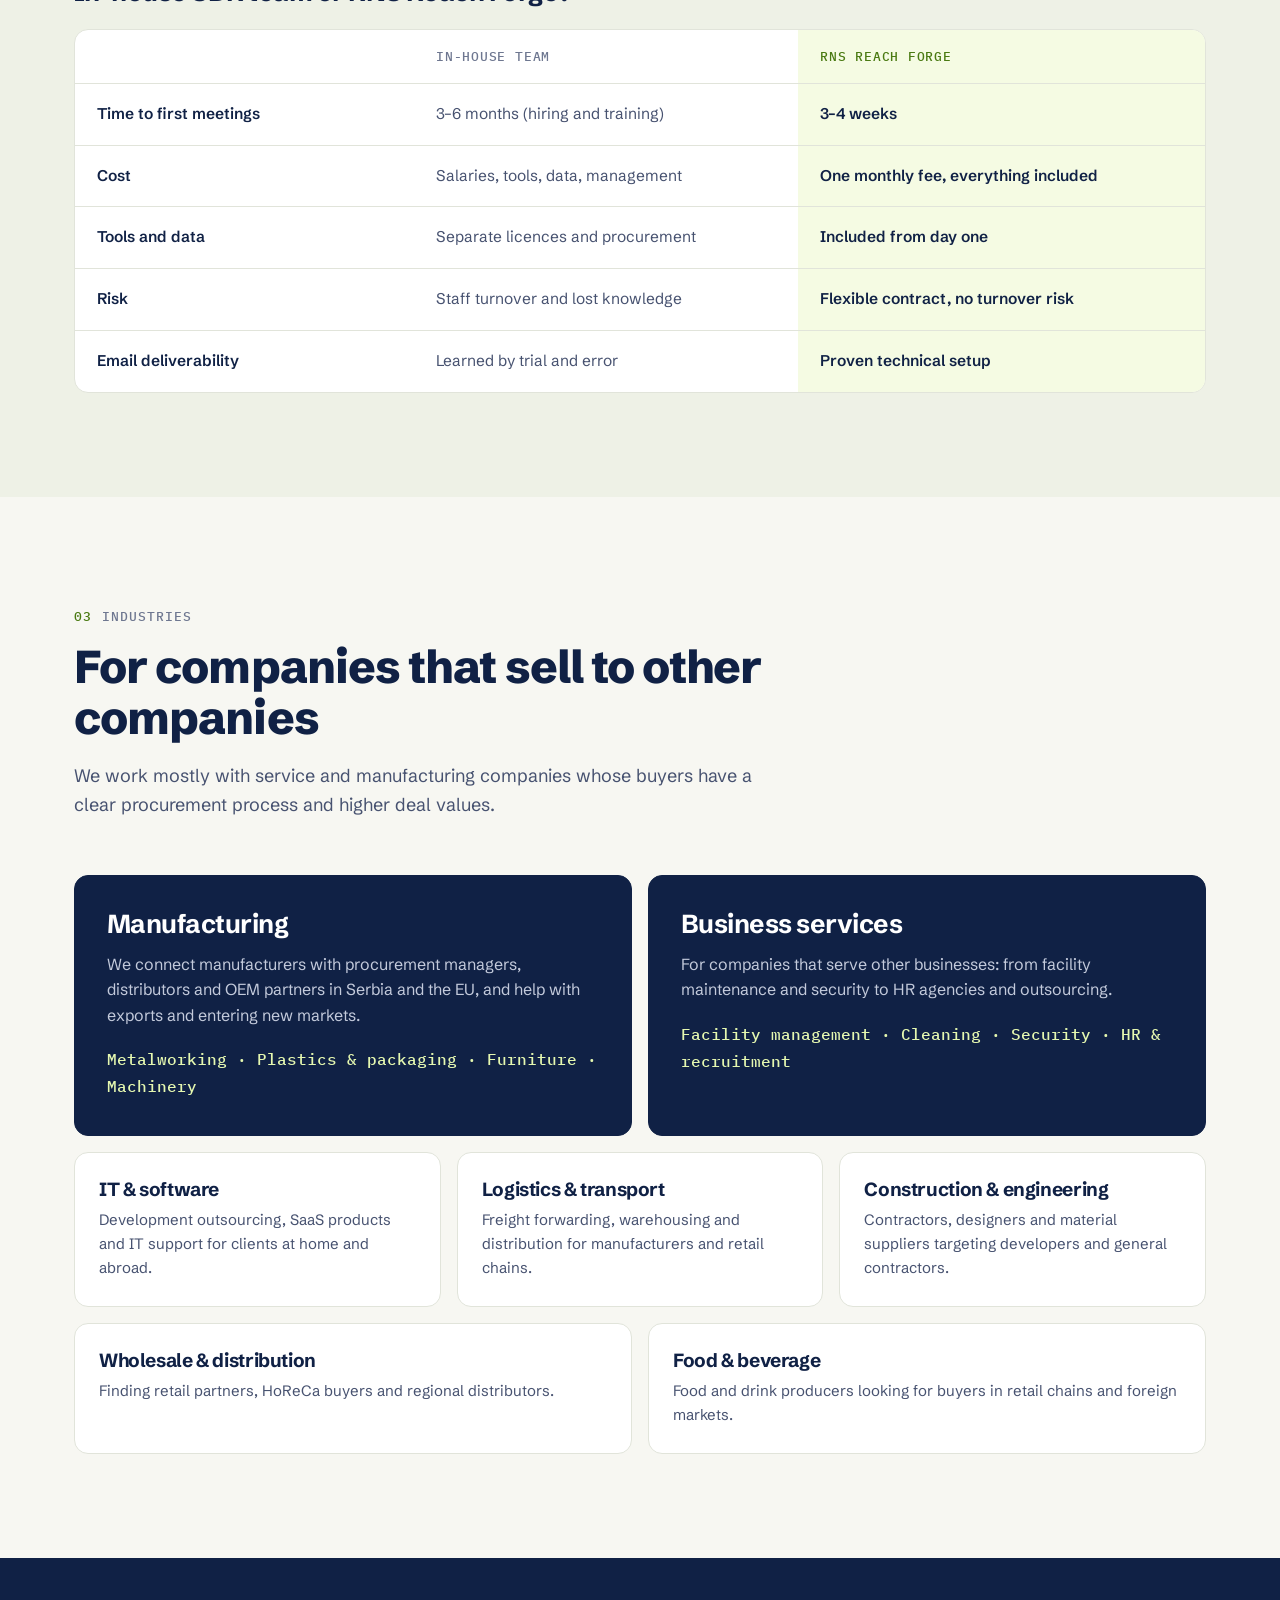
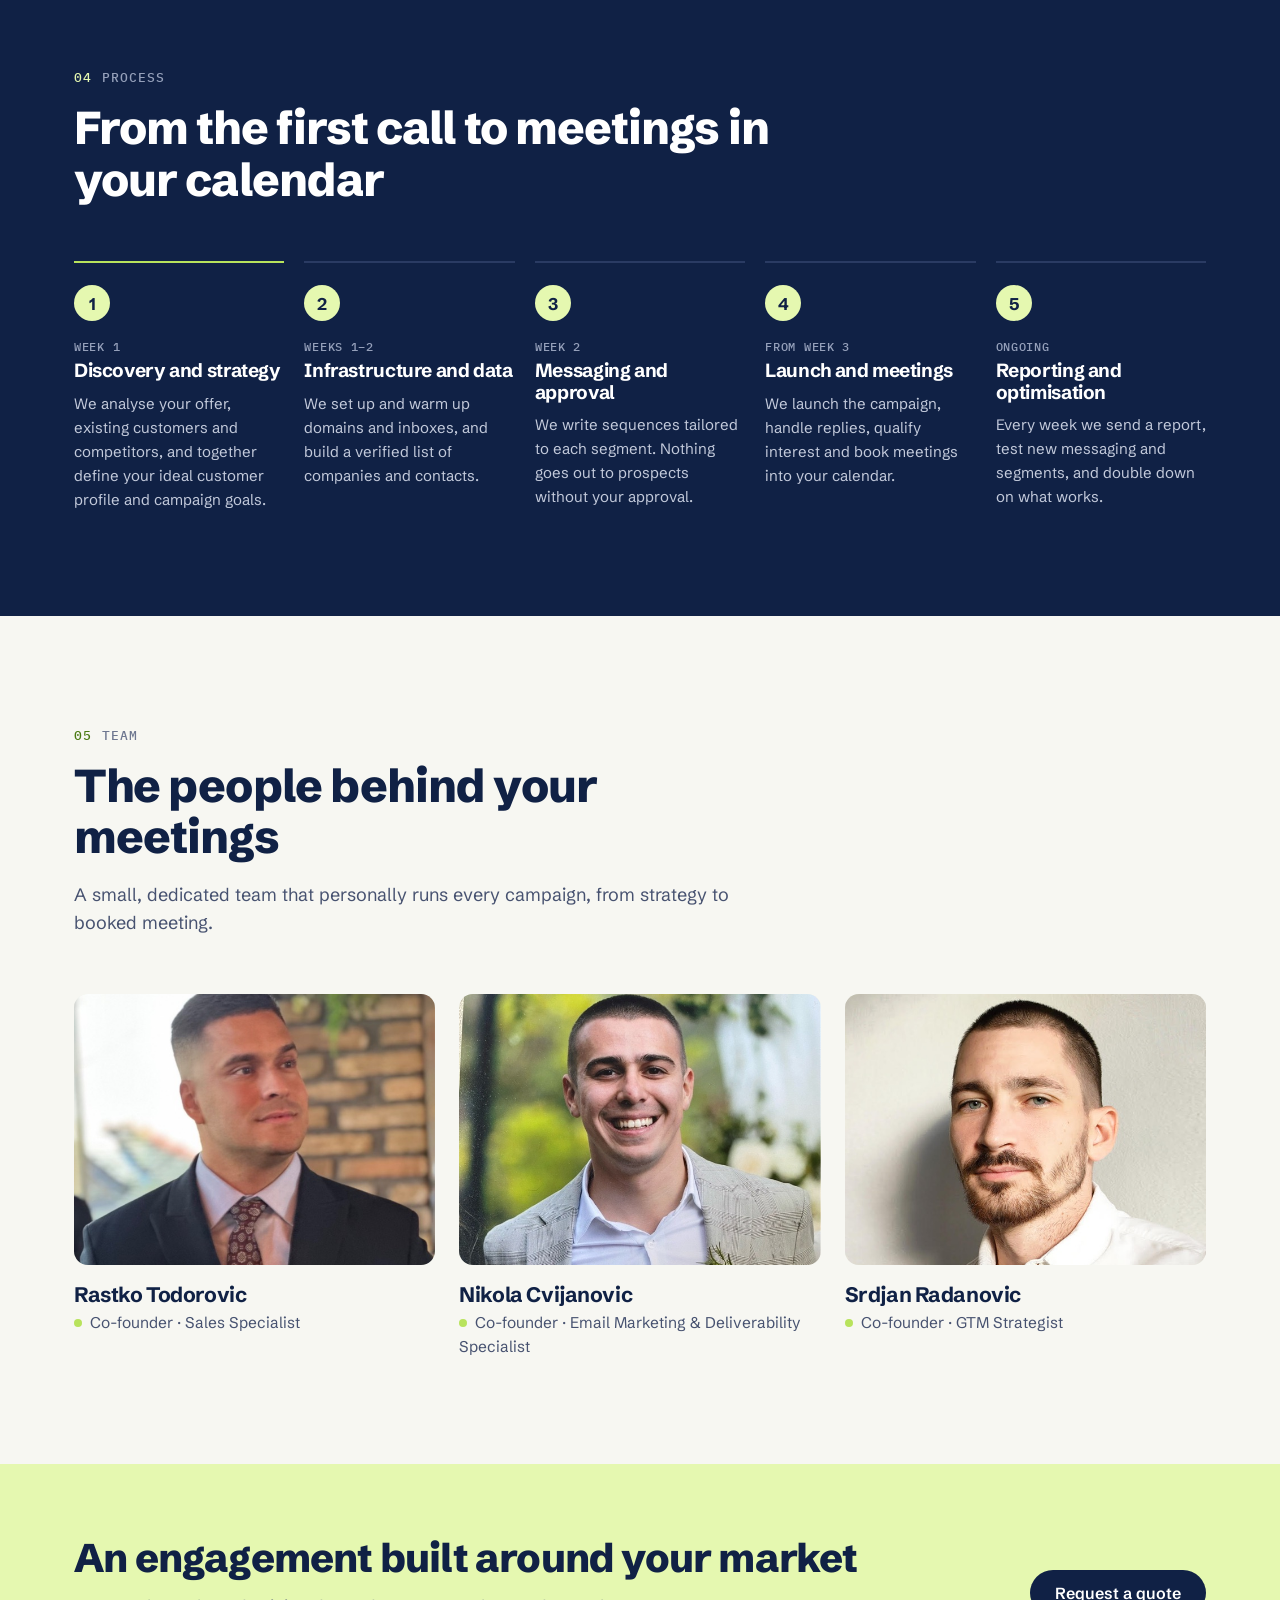
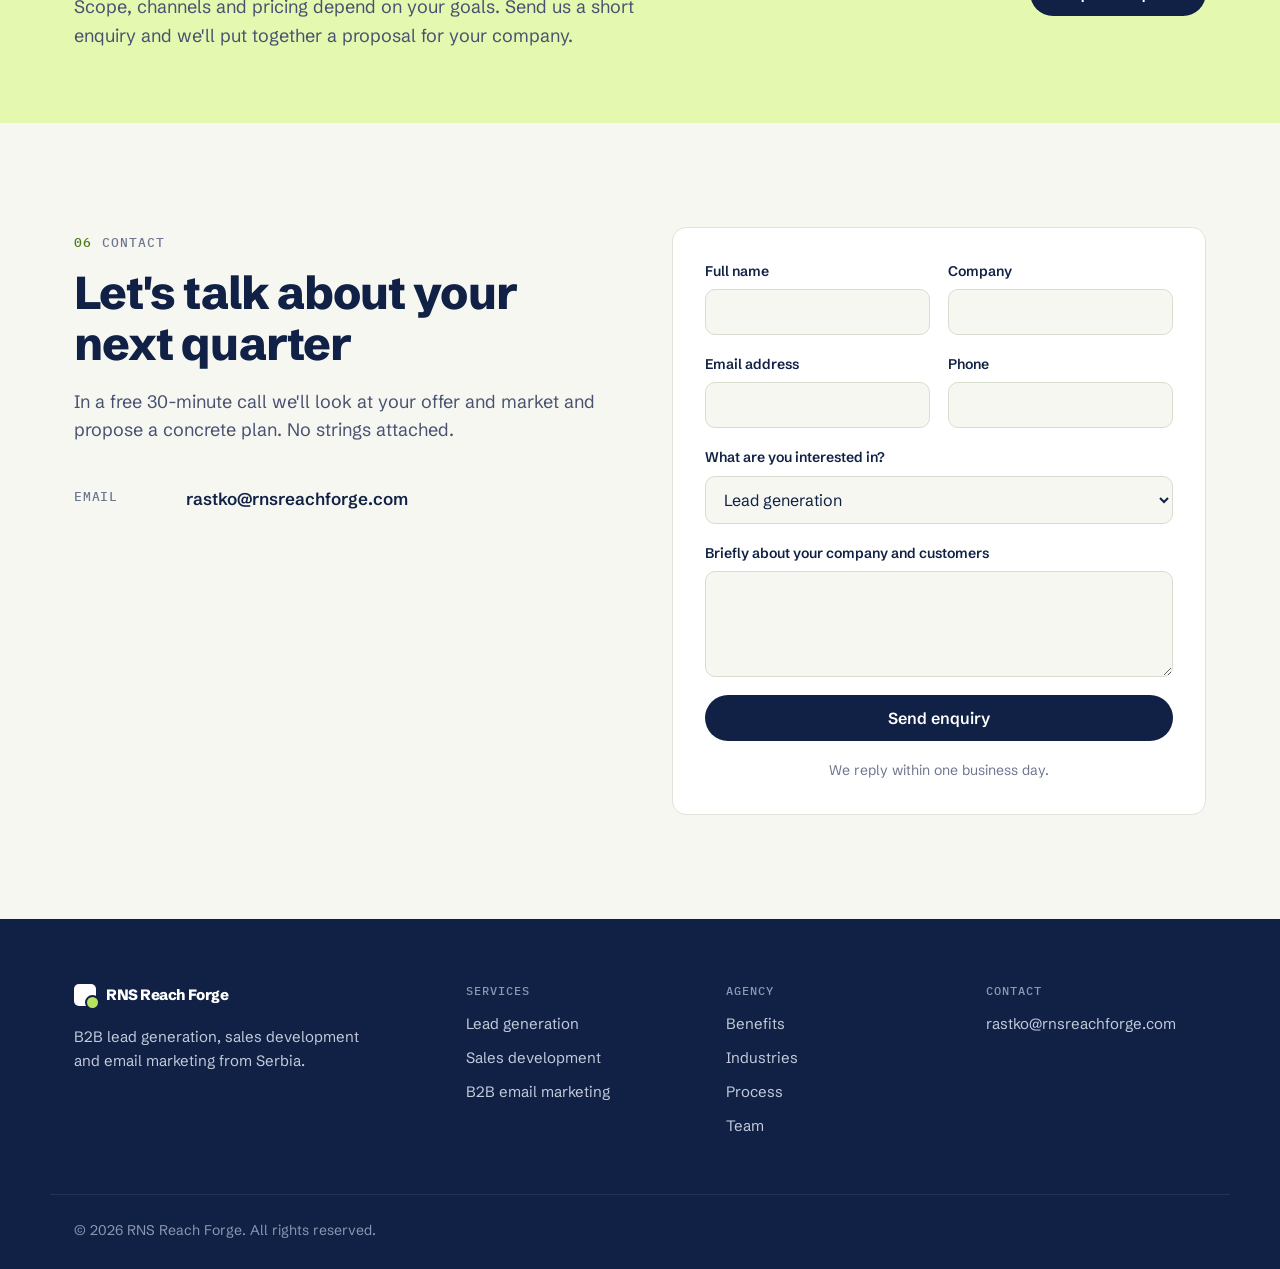
==== commit d68dafab: "Version CSS/JS links to avoid stale browser cache" ====
--- a/index.html
+++ b/index.html
@@ -9,7 +9,7 @@
   <link rel="preconnect" href="https://fonts.googleapis.com">
   <link rel="preconnect" href="https://fonts.gstatic.com" crossorigin>
   <link href="https://fonts.googleapis.com/css2?family=IBM+Plex+Mono:wght@500&family=Schibsted+Grotesk:wght@400;500;600;700;800&display=swap" rel="stylesheet">
-  <link rel="stylesheet" href="styles.css">
+  <link rel="stylesheet" href="styles.css?v=202610161638">
 </head>
 <body>
 
@@ -469,6 +469,6 @@
   </div>
 </footer>
 
-<script src="script.js"></script>
+<script src="script.js?v=202610161638"></script>
 </body>
 </html>
--- a/styles.css
+++ b/styles.css
@@ -90,9 +90,9 @@
 .hero-grid { display: grid; grid-template-columns: 1.15fr .85fr; gap: 64px; align-items: center; }
 .eyebrow {
   font: 500 13px/1.4 var(--mono); text-transform: uppercase; letter-spacing: .06em;
-  color: var(--ink); background: var(--lime); display: inline-block;
-  padding: 7px 12px; border-radius: 999px; margin-bottom: 22px; font-weight: 500;
-}
+  color: var(--ink); display: flex; flex-wrap: wrap; gap: 8px; margin-bottom: 22px; font-weight: 500;
+}
+.eyebrow span { background: var(--lime); padding: 7px 12px; border-radius: 999px; }
 .hero h1 { font-size: clamp(40px, 5.6vw, 68px); font-weight: 800; letter-spacing: -0.035em; }
 .hero h1 em {
   font-style: normal; background: var(--lime); padding: 0 .12em; border-radius: 8px;
